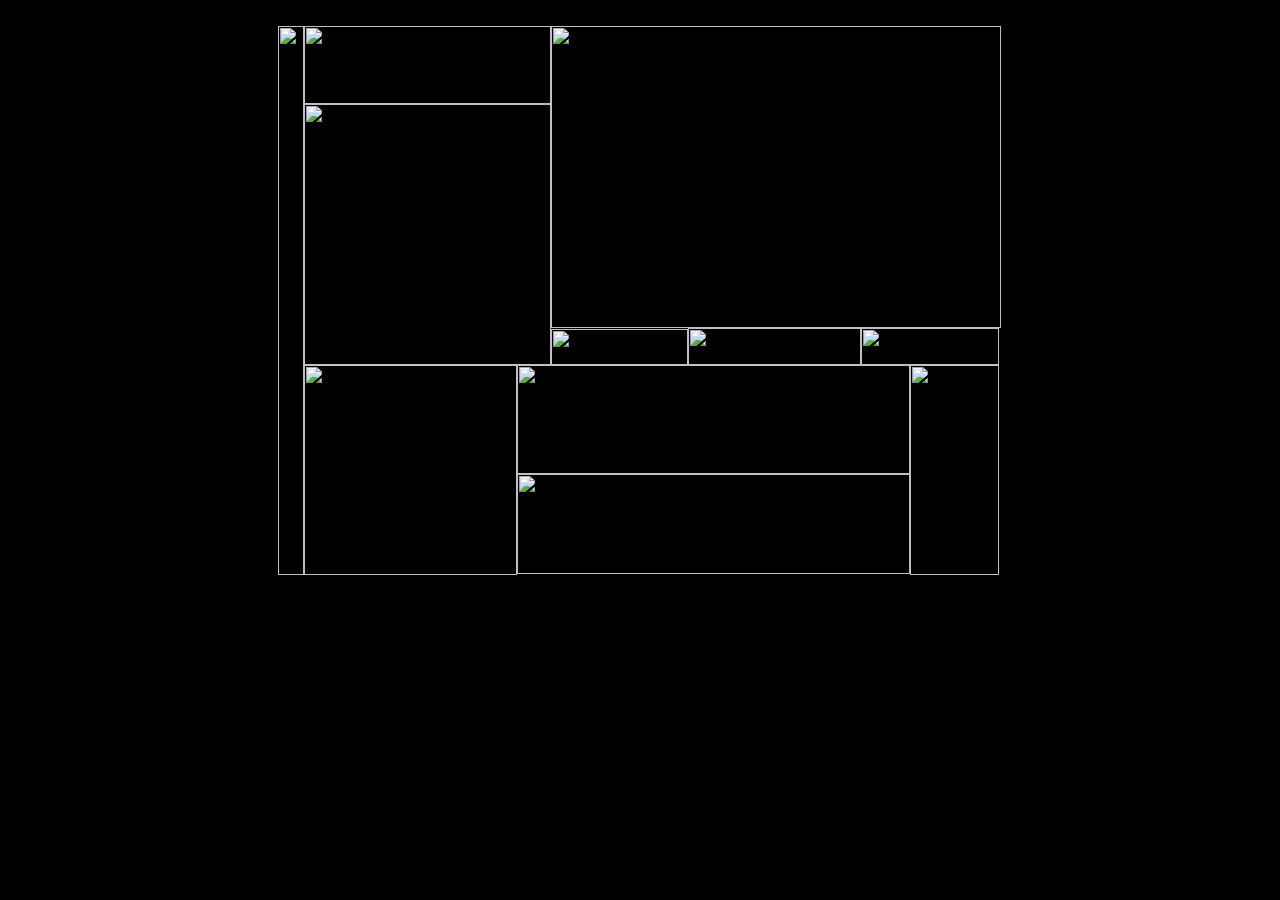
==== index.html @ 7bea91ee "Create index.html" ====
<!DOCTYPE HTML PUBLIC "-//W3C//DTD HTML 4.01 Transitional//EN" "http://www.w3.org/TR/html4/loose.dtd">
<html>
<head>
<meta http-equiv="Content-Type" content="text/html; charset=UTF-8">
<title>Paul Schrader</title>
<style type="text/css">
<!--

body {
	background-color: #000000;
}
.style6 {
font-family: Geneva, Arial, Helvetica, sans-serif;
	color: #808080;
	font-size: 12px;
	font-variant:small-caps
	
}

.style1 {
	color: #DDAF27;
	font-family: Geneva, Arial, Helvetica, sans-serif;
	font-size: 10px;
}

table2
{ 
border-top: thin #2C2507
} 
a:link {
	color: #808080;
	text-decoration: none;
}
a:visited {
	color: #808080;
	text-decoration: none;
}
a:hover {
	color: #B7B7B7;
	text-decoration: none;
}
a:active {
	text-decoration: none;
	color: #DDAD30;
}

-->
</style>
<script type="text/javascript">
<!--
function MM_preloadImages() { //v3.0
  var d=document; if(d.images){ if(!d.MM_p) d.MM_p=new Array();
    var i,j=d.MM_p.length,a=MM_preloadImages.arguments; for(i=0; i<a.length; i++)
    if (a[i].indexOf("#")!=0){ d.MM_p[j]=new Image; d.MM_p[j++].src=a[i];}}
}

function MM_swapImgRestore() { //v3.0
  var i,x,a=document.MM_sr; for(i=0;a&&i<a.length&&(x=a[i])&&x.oSrc;i++) x.src=x.oSrc;
}

function MM_findObj(n, d) { //v4.01
  var p,i,x;  if(!d) d=document; if((p=n.indexOf("?"))>0&&parent.frames.length) {
    d=parent.frames[n.substring(p+1)].document; n=n.substring(0,p);}
  if(!(x=d[n])&&d.all) x=d.all[n]; for (i=0;!x&&i<d.forms.length;i++) x=d.forms[i][n];
  for(i=0;!x&&d.layers&&i<d.layers.length;i++) x=MM_findObj(n,d.layers[i].document);
  if(!x && d.getElementById) x=d.getElementById(n); return x;
}

function MM_swapImage() { //v3.0
  var i,j=0,x,a=MM_swapImage.arguments; document.MM_sr=new Array; for(i=0;i<(a.length-2);i+=3)
   if ((x=MM_findObj(a[i]))!=null){document.MM_sr[j++]=x; if(!x.oSrc) x.oSrc=x.src; x.src=a[i+2];}
}


function MM_openBrWindow(theURL,winName,features) { //v2.0
  window.open(theURL,winName,features);
}

</script>
</head>

<body onLoad="MM_preloadImages('images/images/nav_altimage_writings_09_06.jpg','images/images/nav_altimage_photos06_07.jpg','images/images/nav_altimage_films_09.jpg')">
<br>
<table width="724" height="550" border="0" align="center" cellpadding="0" cellspacing="0" id="Table_01">
  <tr>
    <td rowspan="7"><img src="images/index_01.jpg" width="26" height="549" alt=""></td>
    <td colspan="2"><img src="images/index_02.jpg" width="247" height="78" alt=""></td>
    <td colspan="5" rowspan="2"><img src="images/index_03.jpg" width="450" height="302" alt=""></td>
    <td><img src="images/spacer.gif" width="1" height="78" alt=""></td>
  </tr>
  <tr>
    <td colspan="2" rowspan="3"><img src="images/index_04.jpg" width="247" height="261" alt=""></td>
    <td><img src="images/spacer.gif" width="1" height="224" alt=""></td>
  </tr>
  <tr>
    <td><img src="images/index_05.jpg" width="137" height="1" alt=""></td>
    <td rowspan="2"><a href="writings.html"><img src="images/index_06.jpg" alt="" width="173" height="37" border="0" id="Image2" onMouseOver="MM_swapImage('Image2','','images/images/nav_altimage_writings_09_06.jpg',1)" onMouseOut="MM_swapImgRestore()"></a></td>
    <td colspan="2" rowspan="2"><a href="photos.html"><img src="images/index_07.jpg" alt="" width="138" height="37" border="0" id="Image3" onMouseOver="MM_swapImage('Image3','','images/images/nav_altimage_photos06_07.jpg',1)" onMouseOut="MM_swapImgRestore()"></a></td>
    <td rowspan="5"><img src="images/index_08.jpg" width="2" height="247" alt=""></td>
    <td><img src="images/spacer.gif" width="1" height="1" alt=""></td>
  </tr>
  <tr>
    <td><a href="movies_main_chrono.html"><img src="images/index_09.jpg" alt="" width="137" height="36" border="0" id="Image1" onMouseOver="MM_swapImage('Image1','','images/images/nav_altimage_films_09.jpg',1)" onMouseOut="MM_swapImgRestore()"></a></td>
    <td><img src="images/spacer.gif" width="1" height="36" alt=""></td>
  </tr>
  <tr>
    <td rowspan="3"><img src="images/index_10.jpg" width="213" height="210" alt=""></td>
    <td colspan="4"><img src="images/index_11.jpg" width="393" height="109" alt=""></td>
    <td rowspan="3"><img src="images/index_12.jpg" width="89" height="210" alt=""></td>
    <td><img src="images/spacer.gif" width="1" height="109" alt=""></td>
  </tr>
  <tr>
    <td colspan="4"><img src="images/index_13.jpg" width="393" height="100" alt=""></td>
    <td><img src="images/spacer.gif" width="1" height="100" alt=""></td>
  </tr>
  <tr>
    <td colspan="4"><img src="images/index_14.jpg" width="393" height="1" alt=""></td>
    <td><img src="images/spacer.gif" width="1" height="1" alt=""></td>
  </tr>
  <tr>
    <td><img src="images/spacer.gif" width="26" height="1" alt=""></td>
    <td><img src="images/spacer.gif" width="213" height="1" alt=""></td>
    <td><img src="images/spacer.gif" width="34" height="1" alt=""></td>
    <td><img src="images/spacer.gif" width="137" height="1" alt=""></td>
    <td><img src="images/spacer.gif" width="173" height="1" alt=""></td>
    <td><img src="images/spacer.gif" width="49" height="1" alt=""></td>
    <td><img src="images/spacer.gif" width="89" height="1" alt=""></td>
    <td><img src="images/spacer.gif" width="2" height="1" alt=""></td>
    <td></td>
  </tr>
</table>
<div align="center">
<table width="550" border="0" align="center" cellpadding="4" cellspacing="0">
    <tr>
      <td><div align="right"><a href="contacts.html"><img src="contactbutton.png" width="57" height="11" border="0"></a></div></td>
    </tr>
</table>
<p>&nbsp;</p>
</body>
</html>
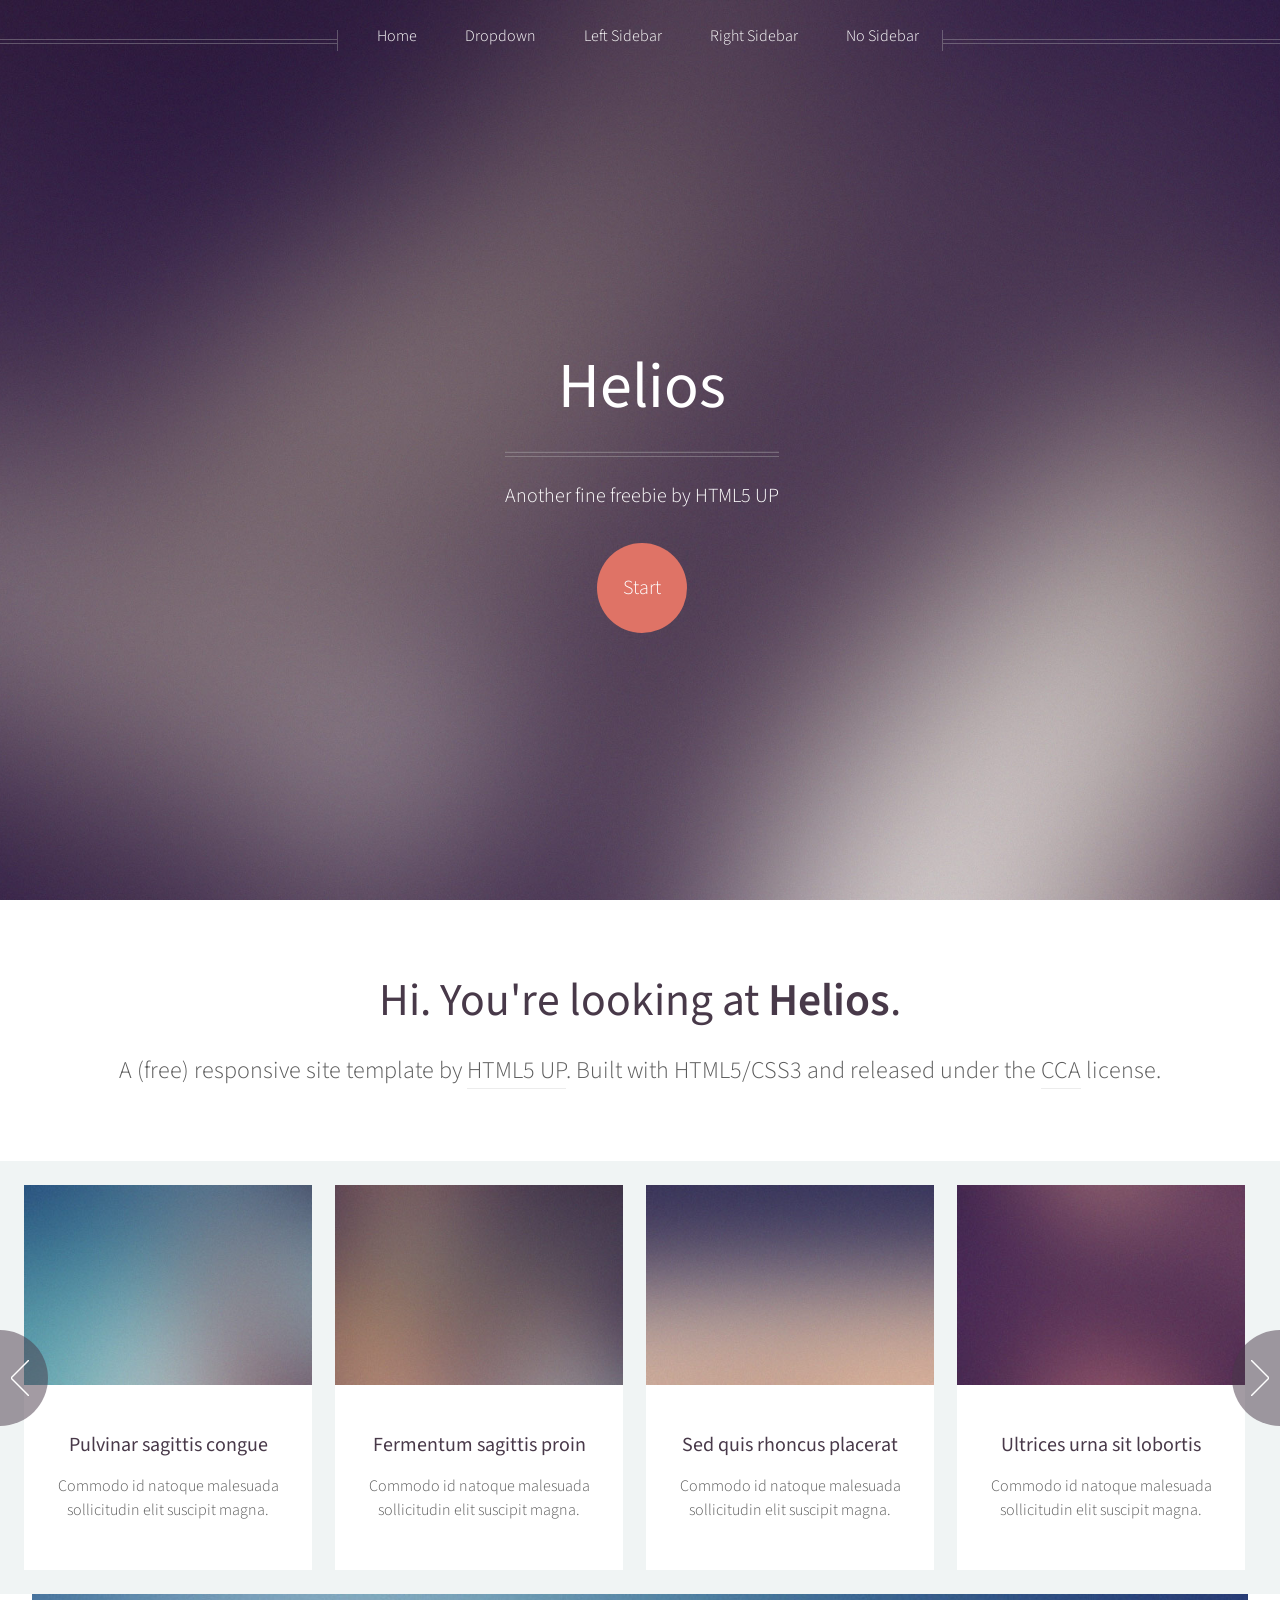
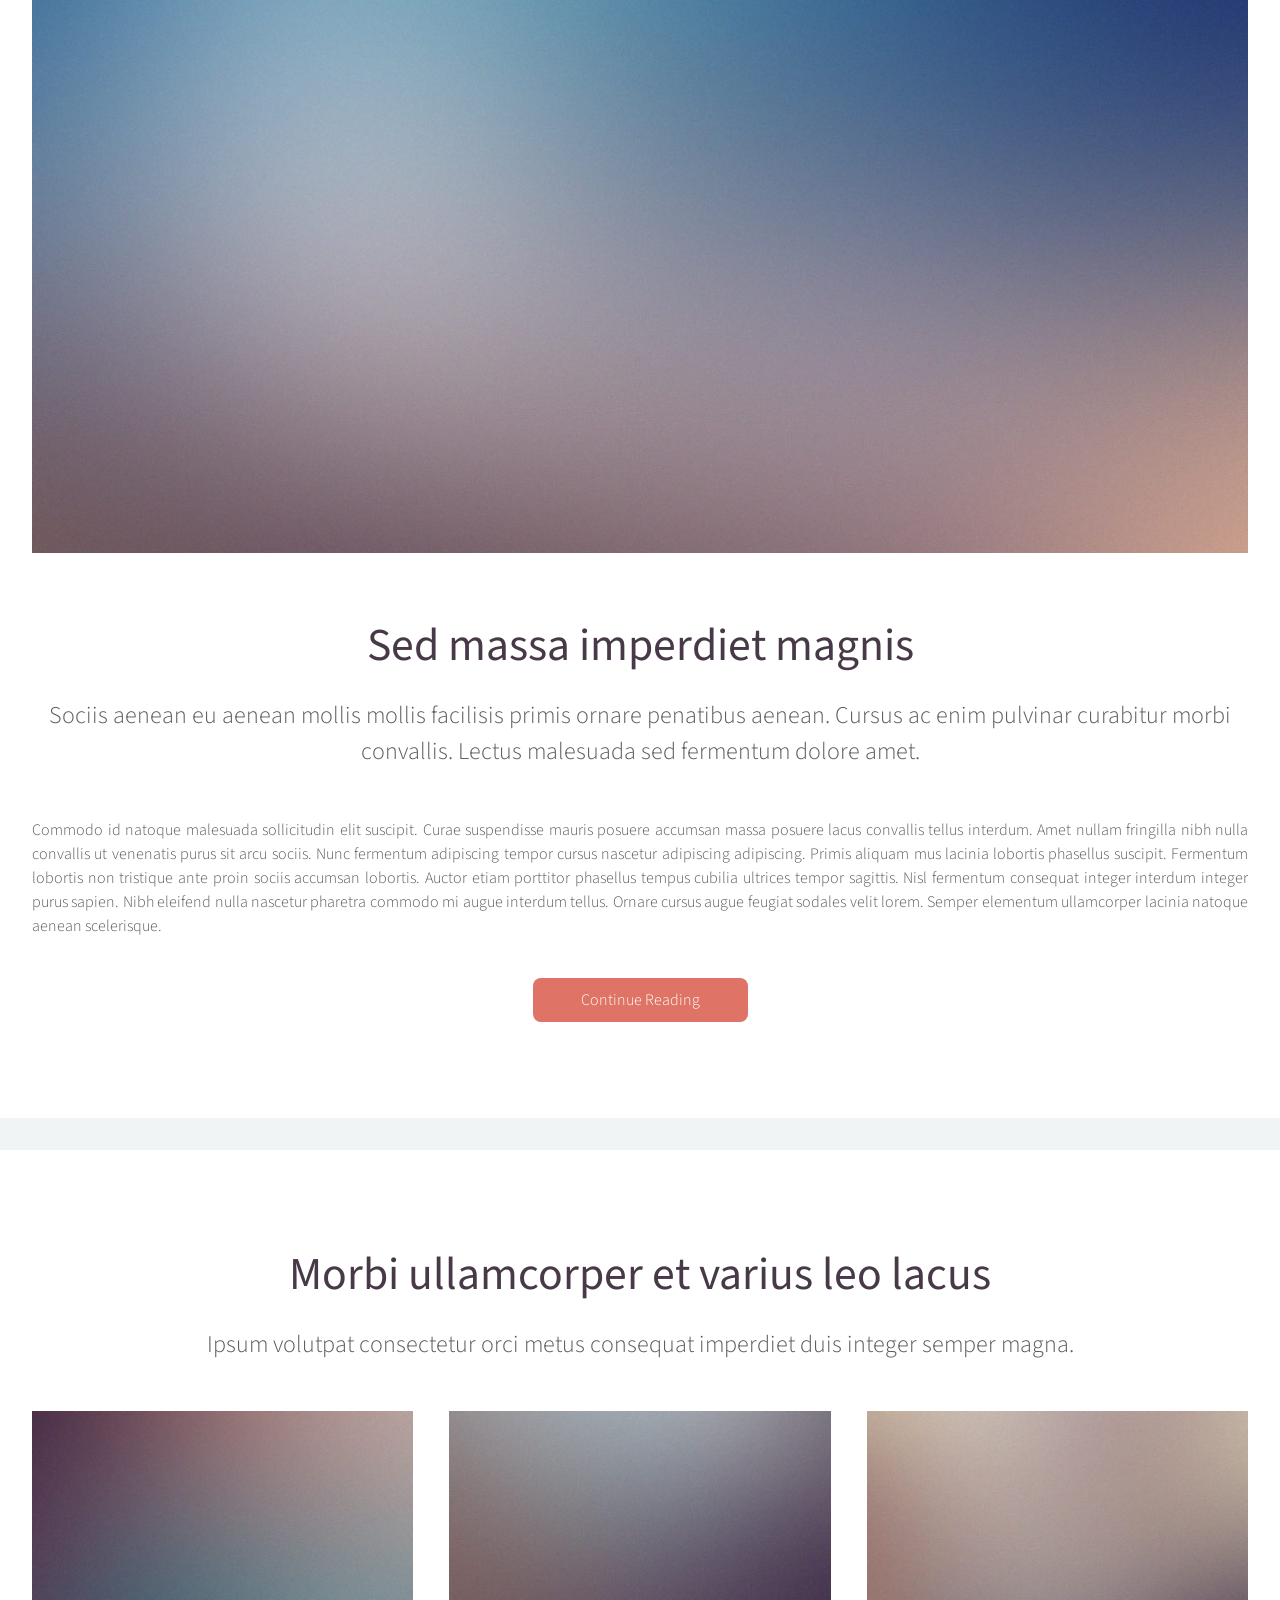
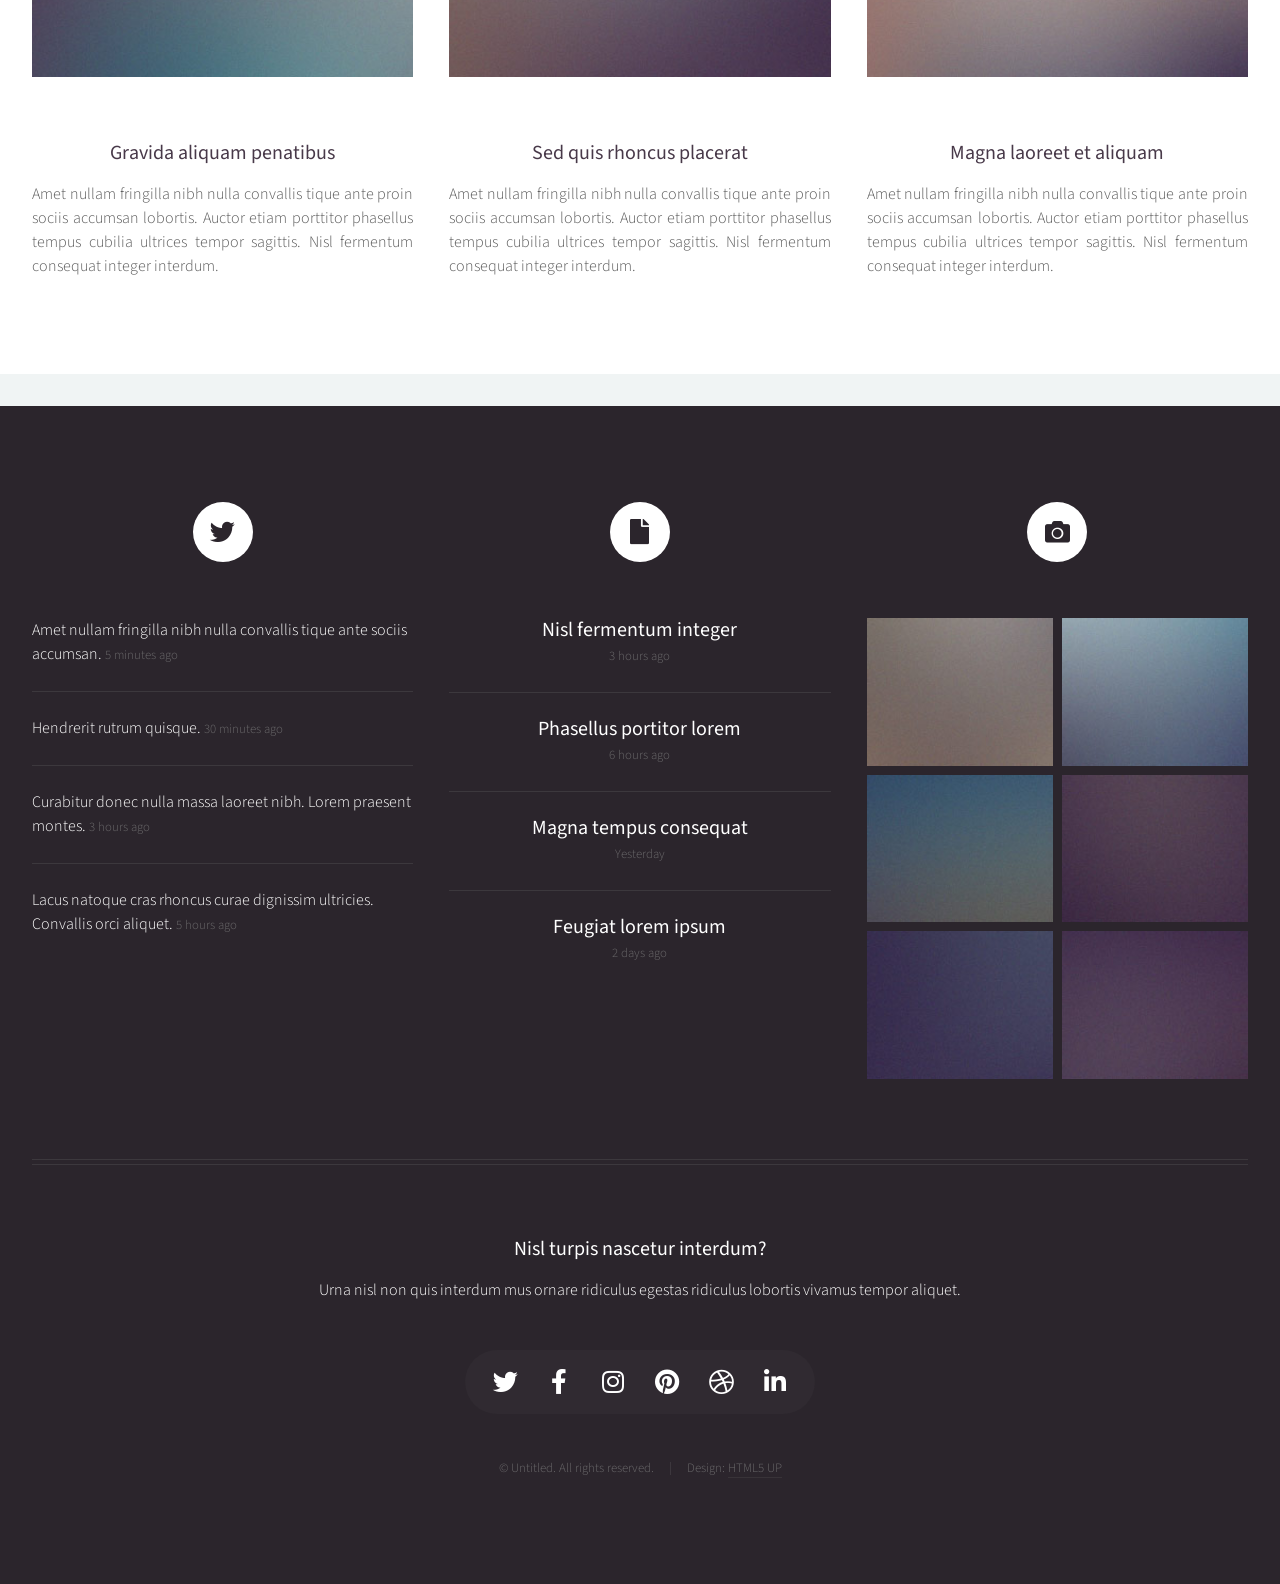
==== commit 73be3d9e: "Add files via upload" ====
--- a/index.html
+++ b/index.html
@@ -1,140 +1,387 @@
-<!DOCTYPE HTML PUBLIC "-//W3C//DTD HTML 4.01 Transitional//EN" "http://www.w3.org/TR/html4/loose.dtd">
-<html>
-<head>
-<meta http-equiv="Content-Type" content="text/html; charset=UTF-8">
-<title>Paul Schrader</title>
-<style type="text/css">
-<!--
-
-body {
-	background-color: #000000;
-}
-.style6 {
-font-family: Geneva, Arial, Helvetica, sans-serif;
-	color: #808080;
-	font-size: 12px;
-	font-variant:small-caps
-	
-}
-
-.style1 {
-	color: #DDAF27;
-	font-family: Geneva, Arial, Helvetica, sans-serif;
-	font-size: 10px;
-}
-
-table2
-{ 
-border-top: thin #2C2507
-} 
-a:link {
-	color: #808080;
-	text-decoration: none;
-}
-a:visited {
-	color: #808080;
-	text-decoration: none;
-}
-a:hover {
-	color: #B7B7B7;
-	text-decoration: none;
-}
-a:active {
-	text-decoration: none;
-	color: #DDAD30;
-}
-
--->
-</style>
-<script type="text/javascript">
-<!--
-function MM_preloadImages() { //v3.0
-  var d=document; if(d.images){ if(!d.MM_p) d.MM_p=new Array();
-    var i,j=d.MM_p.length,a=MM_preloadImages.arguments; for(i=0; i<a.length; i++)
-    if (a[i].indexOf("#")!=0){ d.MM_p[j]=new Image; d.MM_p[j++].src=a[i];}}
-}
-
-function MM_swapImgRestore() { //v3.0
-  var i,x,a=document.MM_sr; for(i=0;a&&i<a.length&&(x=a[i])&&x.oSrc;i++) x.src=x.oSrc;
-}
-
-function MM_findObj(n, d) { //v4.01
-  var p,i,x;  if(!d) d=document; if((p=n.indexOf("?"))>0&&parent.frames.length) {
-    d=parent.frames[n.substring(p+1)].document; n=n.substring(0,p);}
-  if(!(x=d[n])&&d.all) x=d.all[n]; for (i=0;!x&&i<d.forms.length;i++) x=d.forms[i][n];
-  for(i=0;!x&&d.layers&&i<d.layers.length;i++) x=MM_findObj(n,d.layers[i].document);
-  if(!x && d.getElementById) x=d.getElementById(n); return x;
-}
-
-function MM_swapImage() { //v3.0
-  var i,j=0,x,a=MM_swapImage.arguments; document.MM_sr=new Array; for(i=0;i<(a.length-2);i+=3)
-   if ((x=MM_findObj(a[i]))!=null){document.MM_sr[j++]=x; if(!x.oSrc) x.oSrc=x.src; x.src=a[i+2];}
-}
-
-
-function MM_openBrWindow(theURL,winName,features) { //v2.0
-  window.open(theURL,winName,features);
-}
-
-</script>
-</head>
-
-<body onLoad="MM_preloadImages('images/images/nav_altimage_writings_09_06.jpg','images/images/nav_altimage_photos06_07.jpg','images/images/nav_altimage_films_09.jpg')">
-<br>
-<table width="724" height="550" border="0" align="center" cellpadding="0" cellspacing="0" id="Table_01">
-  <tr>
-    <td rowspan="7"><img src="images/index_01.jpg" width="26" height="549" alt=""></td>
-    <td colspan="2"><img src="images/index_02.jpg" width="247" height="78" alt=""></td>
-    <td colspan="5" rowspan="2"><img src="images/index_03.jpg" width="450" height="302" alt=""></td>
-    <td><img src="images/spacer.gif" width="1" height="78" alt=""></td>
-  </tr>
-  <tr>
-    <td colspan="2" rowspan="3"><img src="images/index_04.jpg" width="247" height="261" alt=""></td>
-    <td><img src="images/spacer.gif" width="1" height="224" alt=""></td>
-  </tr>
-  <tr>
-    <td><img src="images/index_05.jpg" width="137" height="1" alt=""></td>
-    <td rowspan="2"><a href="writings.html"><img src="images/index_06.jpg" alt="" width="173" height="37" border="0" id="Image2" onMouseOver="MM_swapImage('Image2','','images/images/nav_altimage_writings_09_06.jpg',1)" onMouseOut="MM_swapImgRestore()"></a></td>
-    <td colspan="2" rowspan="2"><a href="photos.html"><img src="images/index_07.jpg" alt="" width="138" height="37" border="0" id="Image3" onMouseOver="MM_swapImage('Image3','','images/images/nav_altimage_photos06_07.jpg',1)" onMouseOut="MM_swapImgRestore()"></a></td>
-    <td rowspan="5"><img src="images/index_08.jpg" width="2" height="247" alt=""></td>
-    <td><img src="images/spacer.gif" width="1" height="1" alt=""></td>
-  </tr>
-  <tr>
-    <td><a href="movies_main_chrono.html"><img src="images/index_09.jpg" alt="" width="137" height="36" border="0" id="Image1" onMouseOver="MM_swapImage('Image1','','images/images/nav_altimage_films_09.jpg',1)" onMouseOut="MM_swapImgRestore()"></a></td>
-    <td><img src="images/spacer.gif" width="1" height="36" alt=""></td>
-  </tr>
-  <tr>
-    <td rowspan="3"><img src="images/index_10.jpg" width="213" height="210" alt=""></td>
-    <td colspan="4"><img src="images/index_11.jpg" width="393" height="109" alt=""></td>
-    <td rowspan="3"><img src="images/index_12.jpg" width="89" height="210" alt=""></td>
-    <td><img src="images/spacer.gif" width="1" height="109" alt=""></td>
-  </tr>
-  <tr>
-    <td colspan="4"><img src="images/index_13.jpg" width="393" height="100" alt=""></td>
-    <td><img src="images/spacer.gif" width="1" height="100" alt=""></td>
-  </tr>
-  <tr>
-    <td colspan="4"><img src="images/index_14.jpg" width="393" height="1" alt=""></td>
-    <td><img src="images/spacer.gif" width="1" height="1" alt=""></td>
-  </tr>
-  <tr>
-    <td><img src="images/spacer.gif" width="26" height="1" alt=""></td>
-    <td><img src="images/spacer.gif" width="213" height="1" alt=""></td>
-    <td><img src="images/spacer.gif" width="34" height="1" alt=""></td>
-    <td><img src="images/spacer.gif" width="137" height="1" alt=""></td>
-    <td><img src="images/spacer.gif" width="173" height="1" alt=""></td>
-    <td><img src="images/spacer.gif" width="49" height="1" alt=""></td>
-    <td><img src="images/spacer.gif" width="89" height="1" alt=""></td>
-    <td><img src="images/spacer.gif" width="2" height="1" alt=""></td>
-    <td></td>
-  </tr>
-</table>
-<div align="center">
-<table width="550" border="0" align="center" cellpadding="4" cellspacing="0">
-    <tr>
-      <td><div align="right"><a href="contacts.html"><img src="contactbutton.png" width="57" height="11" border="0"></a></div></td>
-    </tr>
-</table>
-<p>&nbsp;</p>
-</body>
-</html>
+<!DOCTYPE HTML>
+<!--
+	Helios by HTML5 UP
+	html5up.net | @ajlkn
+	Free for personal and commercial use under the CCA 3.0 license (html5up.net/license)
+-->
+<html>
+	<head>
+		<title>Helios by HTML5 UP</title>
+		<meta charset="utf-8" />
+		<meta name="viewport" content="width=device-width, initial-scale=1, user-scalable=no" />
+		<link rel="stylesheet" href="assets/css/main.css" />
+		<noscript><link rel="stylesheet" href="assets/css/noscript.css" /></noscript>
+	</head>
+	<body class="homepage is-preload">
+		<div id="page-wrapper">
+
+			<!-- Header -->
+				<div id="header">
+
+					<!-- Inner -->
+						<div class="inner">
+							<header>
+								<h1><a href="index.html" id="logo">Helios</a></h1>
+								<hr />
+								<p>Another fine freebie by HTML5 UP</p>
+							</header>
+							<footer>
+								<a href="#banner" class="button circled scrolly">Start</a>
+							</footer>
+						</div>
+
+					<!-- Nav -->
+						<nav id="nav">
+							<ul>
+								<li><a href="index.html">Home</a></li>
+								<li>
+									<a href="#">Dropdown</a>
+									<ul>
+										<li><a href="#">Lorem ipsum dolor</a></li>
+										<li><a href="#">Magna phasellus</a></li>
+										<li><a href="#">Etiam dolore nisl</a></li>
+										<li>
+											<a href="#">And a submenu &hellip;</a>
+											<ul>
+												<li><a href="#">Lorem ipsum dolor</a></li>
+												<li><a href="#">Phasellus consequat</a></li>
+												<li><a href="#">Magna phasellus</a></li>
+												<li><a href="#">Etiam dolore nisl</a></li>
+											</ul>
+										</li>
+										<li><a href="#">Veroeros feugiat</a></li>
+									</ul>
+								</li>
+								<li><a href="left-sidebar.html">Left Sidebar</a></li>
+								<li><a href="right-sidebar.html">Right Sidebar</a></li>
+								<li><a href="no-sidebar.html">No Sidebar</a></li>
+							</ul>
+						</nav>
+
+				</div>
+
+			<!-- Banner -->
+				<section id="banner">
+					<header>
+						<h2>Hi. You're looking at <strong>Helios</strong>.</h2>
+						<p>
+							A (free) responsive site template by <a href="http://html5up.net">HTML5 UP</a>.
+							Built with HTML5/CSS3 and released under the <a href="http://html5up.net/license">CCA</a> license.
+						</p>
+					</header>
+				</section>
+
+			<!-- Carousel -->
+				<section class="carousel">
+					<div class="reel">
+
+						<article>
+							<a href="#" class="image featured"><img src="images/pic01.jpg" alt="" /></a>
+							<header>
+								<h3><a href="#">Pulvinar sagittis congue</a></h3>
+							</header>
+							<p>Commodo id natoque malesuada sollicitudin elit suscipit magna.</p>
+						</article>
+
+						<article>
+							<a href="#" class="image featured"><img src="images/pic02.jpg" alt="" /></a>
+							<header>
+								<h3><a href="#">Fermentum sagittis proin</a></h3>
+							</header>
+							<p>Commodo id natoque malesuada sollicitudin elit suscipit magna.</p>
+						</article>
+
+						<article>
+							<a href="#" class="image featured"><img src="images/pic03.jpg" alt="" /></a>
+							<header>
+								<h3><a href="#">Sed quis rhoncus placerat</a></h3>
+							</header>
+							<p>Commodo id natoque malesuada sollicitudin elit suscipit magna.</p>
+						</article>
+
+						<article>
+							<a href="#" class="image featured"><img src="images/pic04.jpg" alt="" /></a>
+							<header>
+								<h3><a href="#">Ultrices urna sit lobortis</a></h3>
+							</header>
+							<p>Commodo id natoque malesuada sollicitudin elit suscipit magna.</p>
+						</article>
+
+						<article>
+							<a href="#" class="image featured"><img src="images/pic05.jpg" alt="" /></a>
+							<header>
+								<h3><a href="#">Varius magnis sollicitudin</a></h3>
+							</header>
+							<p>Commodo id natoque malesuada sollicitudin elit suscipit magna.</p>
+						</article>
+
+						<article>
+							<a href="#" class="image featured"><img src="images/pic01.jpg" alt="" /></a>
+							<header>
+								<h3><a href="#">Pulvinar sagittis congue</a></h3>
+							</header>
+							<p>Commodo id natoque malesuada sollicitudin elit suscipit magna.</p>
+						</article>
+
+						<article>
+							<a href="#" class="image featured"><img src="images/pic02.jpg" alt="" /></a>
+							<header>
+								<h3><a href="#">Fermentum sagittis proin</a></h3>
+							</header>
+							<p>Commodo id natoque malesuada sollicitudin elit suscipit magna.</p>
+						</article>
+
+						<article>
+							<a href="#" class="image featured"><img src="images/pic03.jpg" alt="" /></a>
+							<header>
+								<h3><a href="#">Sed quis rhoncus placerat</a></h3>
+							</header>
+							<p>Commodo id natoque malesuada sollicitudin elit suscipit magna.</p>
+						</article>
+
+						<article>
+							<a href="#" class="image featured"><img src="images/pic04.jpg" alt="" /></a>
+							<header>
+								<h3><a href="#">Ultrices urna sit lobortis</a></h3>
+							</header>
+							<p>Commodo id natoque malesuada sollicitudin elit suscipit magna.</p>
+						</article>
+
+						<article>
+							<a href="#" class="image featured"><img src="images/pic05.jpg" alt="" /></a>
+							<header>
+								<h3><a href="#">Varius magnis sollicitudin</a></h3>
+							</header>
+							<p>Commodo id natoque malesuada sollicitudin elit suscipit magna.</p>
+						</article>
+
+					</div>
+				</section>
+
+			<!-- Main -->
+				<div class="wrapper style2">
+
+					<article id="main" class="container special">
+						<a href="#" class="image featured"><img src="images/pic06.jpg" alt="" /></a>
+						<header>
+							<h2><a href="#">Sed massa imperdiet magnis</a></h2>
+							<p>
+								Sociis aenean eu aenean mollis mollis facilisis primis ornare penatibus aenean. Cursus ac enim
+								pulvinar curabitur morbi convallis. Lectus malesuada sed fermentum dolore amet.
+							</p>
+						</header>
+						<p>
+							Commodo id natoque malesuada sollicitudin elit suscipit. Curae suspendisse mauris posuere accumsan massa
+							posuere lacus convallis tellus interdum. Amet nullam fringilla nibh nulla convallis ut venenatis purus
+							sit arcu sociis. Nunc fermentum adipiscing tempor cursus nascetur adipiscing adipiscing. Primis aliquam
+							mus lacinia lobortis phasellus suscipit. Fermentum lobortis non tristique ante proin sociis accumsan
+							lobortis. Auctor etiam porttitor phasellus tempus cubilia ultrices tempor sagittis. Nisl fermentum
+							consequat integer interdum integer purus sapien. Nibh eleifend nulla nascetur pharetra commodo mi augue
+							interdum tellus. Ornare cursus augue feugiat sodales velit lorem. Semper elementum ullamcorper lacinia
+							natoque aenean scelerisque.
+						</p>
+						<footer>
+							<a href="#" class="button">Continue Reading</a>
+						</footer>
+					</article>
+
+				</div>
+
+			<!-- Features -->
+				<div class="wrapper style1">
+
+					<section id="features" class="container special">
+						<header>
+							<h2>Morbi ullamcorper et varius leo lacus</h2>
+							<p>Ipsum volutpat consectetur orci metus consequat imperdiet duis integer semper magna.</p>
+						</header>
+						<div class="row">
+							<article class="col-4 col-12-mobile special">
+								<a href="#" class="image featured"><img src="images/pic07.jpg" alt="" /></a>
+								<header>
+									<h3><a href="#">Gravida aliquam penatibus</a></h3>
+								</header>
+								<p>
+									Amet nullam fringilla nibh nulla convallis tique ante proin sociis accumsan lobortis. Auctor etiam
+									porttitor phasellus tempus cubilia ultrices tempor sagittis. Nisl fermentum consequat integer interdum.
+								</p>
+							</article>
+							<article class="col-4 col-12-mobile special">
+								<a href="#" class="image featured"><img src="images/pic08.jpg" alt="" /></a>
+								<header>
+									<h3><a href="#">Sed quis rhoncus placerat</a></h3>
+								</header>
+								<p>
+									Amet nullam fringilla nibh nulla convallis tique ante proin sociis accumsan lobortis. Auctor etiam
+									porttitor phasellus tempus cubilia ultrices tempor sagittis. Nisl fermentum consequat integer interdum.
+								</p>
+							</article>
+							<article class="col-4 col-12-mobile special">
+								<a href="#" class="image featured"><img src="images/pic09.jpg" alt="" /></a>
+								<header>
+									<h3><a href="#">Magna laoreet et aliquam</a></h3>
+								</header>
+								<p>
+									Amet nullam fringilla nibh nulla convallis tique ante proin sociis accumsan lobortis. Auctor etiam
+									porttitor phasellus tempus cubilia ultrices tempor sagittis. Nisl fermentum consequat integer interdum.
+								</p>
+							</article>
+						</div>
+					</section>
+
+				</div>
+
+			<!-- Footer -->
+				<div id="footer">
+					<div class="container">
+						<div class="row">
+
+							<!-- Tweets -->
+								<section class="col-4 col-12-mobile">
+									<header>
+										<h2 class="icon brands fa-twitter circled"><span class="label">Tweets</span></h2>
+									</header>
+									<ul class="divided">
+										<li>
+											<article class="tweet">
+												Amet nullam fringilla nibh nulla convallis tique ante sociis accumsan.
+												<span class="timestamp">5 minutes ago</span>
+											</article>
+										</li>
+										<li>
+											<article class="tweet">
+												Hendrerit rutrum quisque.
+												<span class="timestamp">30 minutes ago</span>
+											</article>
+										</li>
+										<li>
+											<article class="tweet">
+												Curabitur donec nulla massa laoreet nibh. Lorem praesent montes.
+												<span class="timestamp">3 hours ago</span>
+											</article>
+										</li>
+										<li>
+											<article class="tweet">
+												Lacus natoque cras rhoncus curae dignissim ultricies. Convallis orci aliquet.
+												<span class="timestamp">5 hours ago</span>
+											</article>
+										</li>
+									</ul>
+								</section>
+
+							<!-- Posts -->
+								<section class="col-4 col-12-mobile">
+									<header>
+										<h2 class="icon solid fa-file circled"><span class="label">Posts</span></h2>
+									</header>
+									<ul class="divided">
+										<li>
+											<article class="post stub">
+												<header>
+													<h3><a href="#">Nisl fermentum integer</a></h3>
+												</header>
+												<span class="timestamp">3 hours ago</span>
+											</article>
+										</li>
+										<li>
+											<article class="post stub">
+												<header>
+													<h3><a href="#">Phasellus portitor lorem</a></h3>
+												</header>
+												<span class="timestamp">6 hours ago</span>
+											</article>
+										</li>
+										<li>
+											<article class="post stub">
+												<header>
+													<h3><a href="#">Magna tempus consequat</a></h3>
+												</header>
+												<span class="timestamp">Yesterday</span>
+											</article>
+										</li>
+										<li>
+											<article class="post stub">
+												<header>
+													<h3><a href="#">Feugiat lorem ipsum</a></h3>
+												</header>
+												<span class="timestamp">2 days ago</span>
+											</article>
+										</li>
+									</ul>
+								</section>
+
+							<!-- Photos -->
+								<section class="col-4 col-12-mobile">
+									<header>
+										<h2 class="icon solid fa-camera circled"><span class="label">Photos</span></h2>
+									</header>
+									<div class="row gtr-25">
+										<div class="col-6">
+											<a href="#" class="image fit"><img src="images/pic10.jpg" alt="" /></a>
+										</div>
+										<div class="col-6">
+											<a href="#" class="image fit"><img src="images/pic11.jpg" alt="" /></a>
+										</div>
+										<div class="col-6">
+											<a href="#" class="image fit"><img src="images/pic12.jpg" alt="" /></a>
+										</div>
+										<div class="col-6">
+											<a href="#" class="image fit"><img src="images/pic13.jpg" alt="" /></a>
+										</div>
+										<div class="col-6">
+											<a href="#" class="image fit"><img src="images/pic14.jpg" alt="" /></a>
+										</div>
+										<div class="col-6">
+											<a href="#" class="image fit"><img src="images/pic15.jpg" alt="" /></a>
+										</div>
+									</div>
+								</section>
+
+						</div>
+						<hr />
+						<div class="row">
+							<div class="col-12">
+
+								<!-- Contact -->
+									<section class="contact">
+										<header>
+											<h3>Nisl turpis nascetur interdum?</h3>
+										</header>
+										<p>Urna nisl non quis interdum mus ornare ridiculus egestas ridiculus lobortis vivamus tempor aliquet.</p>
+										<ul class="icons">
+											<li><a href="#" class="icon brands fa-twitter"><span class="label">Twitter</span></a></li>
+											<li><a href="#" class="icon brands fa-facebook-f"><span class="label">Facebook</span></a></li>
+											<li><a href="#" class="icon brands fa-instagram"><span class="label">Instagram</span></a></li>
+											<li><a href="#" class="icon brands fa-pinterest"><span class="label">Pinterest</span></a></li>
+											<li><a href="#" class="icon brands fa-dribbble"><span class="label">Dribbble</span></a></li>
+											<li><a href="#" class="icon brands fa-linkedin-in"><span class="label">Linkedin</span></a></li>
+										</ul>
+									</section>
+
+								<!-- Copyright -->
+									<div class="copyright">
+										<ul class="menu">
+											<li>&copy; Untitled. All rights reserved.</li><li>Design: <a href="http://html5up.net">HTML5 UP</a></li>
+										</ul>
+									</div>
+
+							</div>
+
+						</div>
+					</div>
+				</div>
+
+		</div>
+
+		<!-- Scripts -->
+			<script src="assets/js/jquery.min.js"></script>
+			<script src="assets/js/jquery.dropotron.min.js"></script>
+			<script src="assets/js/jquery.scrolly.min.js"></script>
+			<script src="assets/js/jquery.scrollex.min.js"></script>
+			<script src="assets/js/browser.min.js"></script>
+			<script src="assets/js/breakpoints.min.js"></script>
+			<script src="assets/js/util.js"></script>
+			<script src="assets/js/main.js"></script>
+
+	</body>
+</html>
--- a/assets/css/main.css
+++ b/assets/css/main.css
@@ -0,0 +1,3138 @@
+@import url("https://fonts.googleapis.com/css?family=Source+Sans+Pro:300,300italic,400,400italic,600");
+@import url("fontawesome-all.min.css");
+
+/*
+	Helios by HTML5 UP
+	html5up.net | @ajlkn
+	Free for personal and commercial use under the CCA 3.0 license (html5up.net/license)
+*/
+
+html, body, div, span, applet, object,
+iframe, h1, h2, h3, h4, h5, h6, p, blockquote,
+pre, a, abbr, acronym, address, big, cite,
+code, del, dfn, em, img, ins, kbd, q, s, samp,
+small, strike, strong, sub, sup, tt, var, b,
+u, i, center, dl, dt, dd, ol, ul, li, fieldset,
+form, label, legend, table, caption, tbody,
+tfoot, thead, tr, th, td, article, aside,
+canvas, details, embed, figure, figcaption,
+footer, header, hgroup, menu, nav, output, ruby,
+section, summary, time, mark, audio, video {
+	margin: 0;
+	padding: 0;
+	border: 0;
+	font-size: 100%;
+	font: inherit;
+	vertical-align: baseline;}
+
+article, aside, details, figcaption, figure,
+footer, header, hgroup, menu, nav, section {
+	display: block;}
+
+body {
+	line-height: 1;
+}
+
+ol, ul {
+	list-style: none;
+}
+
+blockquote, q {
+	quotes: none;
+}
+
+	blockquote:before, blockquote:after, q:before, q:after {
+		content: '';
+		content: none;
+	}
+
+table {
+	border-collapse: collapse;
+	border-spacing: 0;
+}
+
+body {
+	-webkit-text-size-adjust: none;
+}
+
+mark {
+	background-color: transparent;
+	color: inherit;
+}
+
+input::-moz-focus-inner {
+	border: 0;
+	padding: 0;
+}
+
+input, select, textarea {
+	-moz-appearance: none;
+	-webkit-appearance: none;
+	-ms-appearance: none;
+	appearance: none;
+}
+
+/* Basic */
+
+	html {
+		box-sizing: border-box;
+	}
+
+	*, *:before, *:after {
+		box-sizing: inherit;
+	}
+
+	body {
+		background: #f0f4f4;
+		color: #5b5b5b;
+		font-size: 15pt;
+		line-height: 1.85em;
+		font-family: 'Source Sans Pro', sans-serif;
+		font-weight: 300;
+	}
+
+		body.is-preload *, body.is-preload *:before, body.is-preload *:after {
+			-moz-animation: none !important;
+			-webkit-animation: none !important;
+			-ms-animation: none !important;
+			animation: none !important;
+			-moz-transition: none !important;
+			-webkit-transition: none !important;
+			-ms-transition: none !important;
+			transition: none !important;
+		}
+
+	input, textarea, select {
+		font-size: 15pt;
+		line-height: 1.85em;
+		font-family: 'Source Sans Pro', sans-serif;
+		font-weight: 300;
+	}
+
+	h1, h2, h3, h4, h5, h6 {
+		font-weight: 400;
+		color: #483949;
+		line-height: 1.25em;
+	}
+
+	h1 a, h2 a, h3 a, h4 a, h5 a, h6 a {
+		color: inherit;
+		text-decoration: none;
+		border-bottom-color: transparent;
+	}
+
+	h1 strong, h2 strong, h3 strong, h4 strong, h5 strong, h6 strong {
+		font-weight: 600;
+	}
+
+	h2 {
+		font-size: 2.85em;
+	}
+
+	h3 {
+		font-size: 1.25em;
+	}
+
+	h4 {
+		font-size: 1em;
+		margin: 0 0 0.25em 0;
+	}
+
+	strong, b {
+		font-weight: 400;
+		color: #483949;
+	}
+
+	em, i {
+		font-style: italic;
+	}
+
+	a {
+		color: inherit;
+		border-bottom: solid 1px rgba(128, 128, 128, 0.15);
+		text-decoration: none;
+		-moz-transition: background-color 0.35s ease-in-out, color 0.35s ease-in-out, border-bottom-color 0.35s ease-in-out;
+		-webkit-transition: background-color 0.35s ease-in-out, color 0.35s ease-in-out, border-bottom-color 0.35s ease-in-out;
+		-ms-transition: background-color 0.35s ease-in-out, color 0.35s ease-in-out, border-bottom-color 0.35s ease-in-out;
+		transition: background-color 0.35s ease-in-out, color 0.35s ease-in-out, border-bottom-color 0.35s ease-in-out;
+	}
+
+		a:hover {
+			color: #ef8376;
+			border-bottom-color: transparent;
+		}
+
+	sub {
+		position: relative;
+		top: 0.5em;
+		font-size: 0.8em;
+	}
+
+	sup {
+		position: relative;
+		top: -0.5em;
+		font-size: 0.8em;
+	}
+
+	blockquote {
+		border-left: solid 0.5em #ddd;
+		padding: 1em 0 1em 2em;
+		font-style: italic;
+	}
+
+	p, ul, ol, dl, table {
+		margin-bottom: 1em;
+	}
+
+	p {
+		text-align: justify;
+	}
+
+	br.clear {
+		clear: both;
+	}
+
+	hr {
+		position: relative;
+		display: block;
+		border: 0;
+		top: 4.5em;
+		margin-bottom: 9em;
+		height: 6px;
+		border-top: solid 1px rgba(128, 128, 128, 0.2);
+		border-bottom: solid 1px rgba(128, 128, 128, 0.2);
+	}
+
+		hr:before, hr:after {
+			content: '';
+			position: absolute;
+			top: -8px;
+			display: block;
+			width: 1px;
+			height: 21px;
+			background: rgba(128, 128, 128, 0.2);
+		}
+
+		hr:before {
+			left: -1px;
+		}
+
+		hr:after {
+			right: -1px;
+		}
+
+	.timestamp {
+		color: rgba(128, 128, 128, 0.75);
+		font-size: 0.8em;
+	}
+
+/* Container */
+
+	.container {
+		margin: 0 auto;
+		max-width: 100%;
+		width: 1400px;
+	}
+
+		@media screen and (max-width: 1680px) {
+
+			.container {
+				width: 1200px;
+			}
+
+		}
+
+		@media screen and (max-width: 1280px) {
+
+			.container {
+				width: 100%;
+			}
+
+		}
+
+		@media screen and (max-width: 960px) {
+
+			.container {
+				width: 100%;
+			}
+
+		}
+
+		@media screen and (max-width: 840px) {
+
+			.container {
+				width: 100%;
+			}
+
+		}
+
+		@media screen and (max-width: 736px) {
+
+			.container {
+				width: 100%;
+			}
+
+		}
+
+/* Row */
+
+	.row {
+		display: flex;
+		flex-wrap: wrap;
+		box-sizing: border-box;
+		align-items: stretch;
+	}
+
+		.row > * {
+			box-sizing: border-box;
+		}
+
+		.row.gtr-uniform > * > :last-child {
+			margin-bottom: 0;
+		}
+
+		.row.aln-left {
+			justify-content: flex-start;
+		}
+
+		.row.aln-center {
+			justify-content: center;
+		}
+
+		.row.aln-right {
+			justify-content: flex-end;
+		}
+
+		.row.aln-top {
+			align-items: flex-start;
+		}
+
+		.row.aln-middle {
+			align-items: center;
+		}
+
+		.row.aln-bottom {
+			align-items: flex-end;
+		}
+
+		.row > .imp {
+			order: -1;
+		}
+
+		.row > .col-1 {
+			width: 8.33333%;
+		}
+
+		.row > .off-1 {
+			margin-left: 8.33333%;
+		}
+
+		.row > .col-2 {
+			width: 16.66667%;
+		}
+
+		.row > .off-2 {
+			margin-left: 16.66667%;
+		}
+
+		.row > .col-3 {
+			width: 25%;
+		}
+
+		.row > .off-3 {
+			margin-left: 25%;
+		}
+
+		.row > .col-4 {
+			width: 33.33333%;
+		}
+
+		.row > .off-4 {
+			margin-left: 33.33333%;
+		}
+
+		.row > .col-5 {
+			width: 41.66667%;
+		}
+
+		.row > .off-5 {
+			margin-left: 41.66667%;
+		}
+
+		.row > .col-6 {
+			width: 50%;
+		}
+
+		.row > .off-6 {
+			margin-left: 50%;
+		}
+
+		.row > .col-7 {
+			width: 58.33333%;
+		}
+
+		.row > .off-7 {
+			margin-left: 58.33333%;
+		}
+
+		.row > .col-8 {
+			width: 66.66667%;
+		}
+
+		.row > .off-8 {
+			margin-left: 66.66667%;
+		}
+
+		.row > .col-9 {
+			width: 75%;
+		}
+
+		.row > .off-9 {
+			margin-left: 75%;
+		}
+
+		.row > .col-10 {
+			width: 83.33333%;
+		}
+
+		.row > .off-10 {
+			margin-left: 83.33333%;
+		}
+
+		.row > .col-11 {
+			width: 91.66667%;
+		}
+
+		.row > .off-11 {
+			margin-left: 91.66667%;
+		}
+
+		.row > .col-12 {
+			width: 100%;
+		}
+
+		.row > .off-12 {
+			margin-left: 100%;
+		}
+
+		.row.gtr-0 {
+			margin-top: 0px;
+			margin-left: 0px;
+		}
+
+			.row.gtr-0 > * {
+				padding: 0px 0 0 0px;
+			}
+
+			.row.gtr-0.gtr-uniform {
+				margin-top: 0px;
+			}
+
+				.row.gtr-0.gtr-uniform > * {
+					padding-top: 0px;
+				}
+
+		.row.gtr-25 {
+			margin-top: -10px;
+			margin-left: -10px;
+		}
+
+			.row.gtr-25 > * {
+				padding: 10px 0 0 10px;
+			}
+
+			.row.gtr-25.gtr-uniform {
+				margin-top: -10px;
+			}
+
+				.row.gtr-25.gtr-uniform > * {
+					padding-top: 10px;
+				}
+
+		.row.gtr-50 {
+			margin-top: -20px;
+			margin-left: -20px;
+		}
+
+			.row.gtr-50 > * {
+				padding: 20px 0 0 20px;
+			}
+
+			.row.gtr-50.gtr-uniform {
+				margin-top: -20px;
+			}
+
+				.row.gtr-50.gtr-uniform > * {
+					padding-top: 20px;
+				}
+
+		.row {
+			margin-top: -40px;
+			margin-left: -40px;
+		}
+
+			.row > * {
+				padding: 40px 0 0 40px;
+			}
+
+			.row.gtr-uniform {
+				margin-top: -40px;
+			}
+
+				.row.gtr-uniform > * {
+					padding-top: 40px;
+				}
+
+		.row.gtr-150 {
+			margin-top: -60px;
+			margin-left: -60px;
+		}
+
+			.row.gtr-150 > * {
+				padding: 60px 0 0 60px;
+			}
+
+			.row.gtr-150.gtr-uniform {
+				margin-top: -60px;
+			}
+
+				.row.gtr-150.gtr-uniform > * {
+					padding-top: 60px;
+				}
+
+		.row.gtr-200 {
+			margin-top: -80px;
+			margin-left: -80px;
+		}
+
+			.row.gtr-200 > * {
+				padding: 80px 0 0 80px;
+			}
+
+			.row.gtr-200.gtr-uniform {
+				margin-top: -80px;
+			}
+
+				.row.gtr-200.gtr-uniform > * {
+					padding-top: 80px;
+				}
+
+		@media screen and (max-width: 1680px) {
+
+			.row {
+				display: flex;
+				flex-wrap: wrap;
+				box-sizing: border-box;
+				align-items: stretch;
+			}
+
+				.row > * {
+					box-sizing: border-box;
+				}
+
+				.row.gtr-uniform > * > :last-child {
+					margin-bottom: 0;
+				}
+
+				.row.aln-left {
+					justify-content: flex-start;
+				}
+
+				.row.aln-center {
+					justify-content: center;
+				}
+
+				.row.aln-right {
+					justify-content: flex-end;
+				}
+
+				.row.aln-top {
+					align-items: flex-start;
+				}
+
+				.row.aln-middle {
+					align-items: center;
+				}
+
+				.row.aln-bottom {
+					align-items: flex-end;
+				}
+
+				.row > .imp-wide {
+					order: -1;
+				}
+
+				.row > .col-1-wide {
+					width: 8.33333%;
+				}
+
+				.row > .off-1-wide {
+					margin-left: 8.33333%;
+				}
+
+				.row > .col-2-wide {
+					width: 16.66667%;
+				}
+
+				.row > .off-2-wide {
+					margin-left: 16.66667%;
+				}
+
+				.row > .col-3-wide {
+					width: 25%;
+				}
+
+				.row > .off-3-wide {
+					margin-left: 25%;
+				}
+
+				.row > .col-4-wide {
+					width: 33.33333%;
+				}
+
+				.row > .off-4-wide {
+					margin-left: 33.33333%;
+				}
+
+				.row > .col-5-wide {
+					width: 41.66667%;
+				}
+
+				.row > .off-5-wide {
+					margin-left: 41.66667%;
+				}
+
+				.row > .col-6-wide {
+					width: 50%;
+				}
+
+				.row > .off-6-wide {
+					margin-left: 50%;
+				}
+
+				.row > .col-7-wide {
+					width: 58.33333%;
+				}
+
+				.row > .off-7-wide {
+					margin-left: 58.33333%;
+				}
+
+				.row > .col-8-wide {
+					width: 66.66667%;
+				}
+
+				.row > .off-8-wide {
+					margin-left: 66.66667%;
+				}
+
+				.row > .col-9-wide {
+					width: 75%;
+				}
+
+				.row > .off-9-wide {
+					margin-left: 75%;
+				}
+
+				.row > .col-10-wide {
+					width: 83.33333%;
+				}
+
+				.row > .off-10-wide {
+					margin-left: 83.33333%;
+				}
+
+				.row > .col-11-wide {
+					width: 91.66667%;
+				}
+
+				.row > .off-11-wide {
+					margin-left: 91.66667%;
+				}
+
+				.row > .col-12-wide {
+					width: 100%;
+				}
+
+				.row > .off-12-wide {
+					margin-left: 100%;
+				}
+
+				.row.gtr-0 {
+					margin-top: 0px;
+					margin-left: 0px;
+				}
+
+					.row.gtr-0 > * {
+						padding: 0px 0 0 0px;
+					}
+
+					.row.gtr-0.gtr-uniform {
+						margin-top: 0px;
+					}
+
+						.row.gtr-0.gtr-uniform > * {
+							padding-top: 0px;
+						}
+
+				.row.gtr-25 {
+					margin-top: -10px;
+					margin-left: -10px;
+				}
+
+					.row.gtr-25 > * {
+						padding: 10px 0 0 10px;
+					}
+
+					.row.gtr-25.gtr-uniform {
+						margin-top: -10px;
+					}
+
+						.row.gtr-25.gtr-uniform > * {
+							padding-top: 10px;
+						}
+
+				.row.gtr-50 {
+					margin-top: -20px;
+					margin-left: -20px;
+				}
+
+					.row.gtr-50 > * {
+						padding: 20px 0 0 20px;
+					}
+
+					.row.gtr-50.gtr-uniform {
+						margin-top: -20px;
+					}
+
+						.row.gtr-50.gtr-uniform > * {
+							padding-top: 20px;
+						}
+
+				.row {
+					margin-top: -40px;
+					margin-left: -40px;
+				}
+
+					.row > * {
+						padding: 40px 0 0 40px;
+					}
+
+					.row.gtr-uniform {
+						margin-top: -40px;
+					}
+
+						.row.gtr-uniform > * {
+							padding-top: 40px;
+						}
+
+				.row.gtr-150 {
+					margin-top: -60px;
+					margin-left: -60px;
+				}
+
+					.row.gtr-150 > * {
+						padding: 60px 0 0 60px;
+					}
+
+					.row.gtr-150.gtr-uniform {
+						margin-top: -60px;
+					}
+
+						.row.gtr-150.gtr-uniform > * {
+							padding-top: 60px;
+						}
+
+				.row.gtr-200 {
+					margin-top: -80px;
+					margin-left: -80px;
+				}
+
+					.row.gtr-200 > * {
+						padding: 80px 0 0 80px;
+					}
+
+					.row.gtr-200.gtr-uniform {
+						margin-top: -80px;
+					}
+
+						.row.gtr-200.gtr-uniform > * {
+							padding-top: 80px;
+						}
+
+		}
+
+		@media screen and (max-width: 1280px) {
+
+			.row {
+				display: flex;
+				flex-wrap: wrap;
+				box-sizing: border-box;
+				align-items: stretch;
+			}
+
+				.row > * {
+					box-sizing: border-box;
+				}
+
+				.row.gtr-uniform > * > :last-child {
+					margin-bottom: 0;
+				}
+
+				.row.aln-left {
+					justify-content: flex-start;
+				}
+
+				.row.aln-center {
+					justify-content: center;
+				}
+
+				.row.aln-right {
+					justify-content: flex-end;
+				}
+
+				.row.aln-top {
+					align-items: flex-start;
+				}
+
+				.row.aln-middle {
+					align-items: center;
+				}
+
+				.row.aln-bottom {
+					align-items: flex-end;
+				}
+
+				.row > .imp-normal {
+					order: -1;
+				}
+
+				.row > .col-1-normal {
+					width: 8.33333%;
+				}
+
+				.row > .off-1-normal {
+					margin-left: 8.33333%;
+				}
+
+				.row > .col-2-normal {
+					width: 16.66667%;
+				}
+
+				.row > .off-2-normal {
+					margin-left: 16.66667%;
+				}
+
+				.row > .col-3-normal {
+					width: 25%;
+				}
+
+				.row > .off-3-normal {
+					margin-left: 25%;
+				}
+
+				.row > .col-4-normal {
+					width: 33.33333%;
+				}
+
+				.row > .off-4-normal {
+					margin-left: 33.33333%;
+				}
+
+				.row > .col-5-normal {
+					width: 41.66667%;
+				}
+
+				.row > .off-5-normal {
+					margin-left: 41.66667%;
+				}
+
+				.row > .col-6-normal {
+					width: 50%;
+				}
+
+				.row > .off-6-normal {
+					margin-left: 50%;
+				}
+
+				.row > .col-7-normal {
+					width: 58.33333%;
+				}
+
+				.row > .off-7-normal {
+					margin-left: 58.33333%;
+				}
+
+				.row > .col-8-normal {
+					width: 66.66667%;
+				}
+
+				.row > .off-8-normal {
+					margin-left: 66.66667%;
+				}
+
+				.row > .col-9-normal {
+					width: 75%;
+				}
+
+				.row > .off-9-normal {
+					margin-left: 75%;
+				}
+
+				.row > .col-10-normal {
+					width: 83.33333%;
+				}
+
+				.row > .off-10-normal {
+					margin-left: 83.33333%;
+				}
+
+				.row > .col-11-normal {
+					width: 91.66667%;
+				}
+
+				.row > .off-11-normal {
+					margin-left: 91.66667%;
+				}
+
+				.row > .col-12-normal {
+					width: 100%;
+				}
+
+				.row > .off-12-normal {
+					margin-left: 100%;
+				}
+
+				.row.gtr-0 {
+					margin-top: 0px;
+					margin-left: 0px;
+				}
+
+					.row.gtr-0 > * {
+						padding: 0px 0 0 0px;
+					}
+
+					.row.gtr-0.gtr-uniform {
+						margin-top: 0px;
+					}
+
+						.row.gtr-0.gtr-uniform > * {
+							padding-top: 0px;
+						}
+
+				.row.gtr-25 {
+					margin-top: -9px;
+					margin-left: -9px;
+				}
+
+					.row.gtr-25 > * {
+						padding: 9px 0 0 9px;
+					}
+
+					.row.gtr-25.gtr-uniform {
+						margin-top: -9px;
+					}
+
+						.row.gtr-25.gtr-uniform > * {
+							padding-top: 9px;
+						}
+
+				.row.gtr-50 {
+					margin-top: -18px;
+					margin-left: -18px;
+				}
+
+					.row.gtr-50 > * {
+						padding: 18px 0 0 18px;
+					}
+
+					.row.gtr-50.gtr-uniform {
+						margin-top: -18px;
+					}
+
+						.row.gtr-50.gtr-uniform > * {
+							padding-top: 18px;
+						}
+
+				.row {
+					margin-top: -36px;
+					margin-left: -36px;
+				}
+
+					.row > * {
+						padding: 36px 0 0 36px;
+					}
+
+					.row.gtr-uniform {
+						margin-top: -36px;
+					}
+
+						.row.gtr-uniform > * {
+							padding-top: 36px;
+						}
+
+				.row.gtr-150 {
+					margin-top: -54px;
+					margin-left: -54px;
+				}
+
+					.row.gtr-150 > * {
+						padding: 54px 0 0 54px;
+					}
+
+					.row.gtr-150.gtr-uniform {
+						margin-top: -54px;
+					}
+
+						.row.gtr-150.gtr-uniform > * {
+							padding-top: 54px;
+						}
+
+				.row.gtr-200 {
+					margin-top: -72px;
+					margin-left: -72px;
+				}
+
+					.row.gtr-200 > * {
+						padding: 72px 0 0 72px;
+					}
+
+					.row.gtr-200.gtr-uniform {
+						margin-top: -72px;
+					}
+
+						.row.gtr-200.gtr-uniform > * {
+							padding-top: 72px;
+						}
+
+		}
+
+		@media screen and (max-width: 960px) {
+
+			.row {
+				display: flex;
+				flex-wrap: wrap;
+				box-sizing: border-box;
+				align-items: stretch;
+			}
+
+				.row > * {
+					box-sizing: border-box;
+				}
+
+				.row.gtr-uniform > * > :last-child {
+					margin-bottom: 0;
+				}
+
+				.row.aln-left {
+					justify-content: flex-start;
+				}
+
+				.row.aln-center {
+					justify-content: center;
+				}
+
+				.row.aln-right {
+					justify-content: flex-end;
+				}
+
+				.row.aln-top {
+					align-items: flex-start;
+				}
+
+				.row.aln-middle {
+					align-items: center;
+				}
+
+				.row.aln-bottom {
+					align-items: flex-end;
+				}
+
+				.row > .imp-narrow {
+					order: -1;
+				}
+
+				.row > .col-1-narrow {
+					width: 8.33333%;
+				}
+
+				.row > .off-1-narrow {
+					margin-left: 8.33333%;
+				}
+
+				.row > .col-2-narrow {
+					width: 16.66667%;
+				}
+
+				.row > .off-2-narrow {
+					margin-left: 16.66667%;
+				}
+
+				.row > .col-3-narrow {
+					width: 25%;
+				}
+
+				.row > .off-3-narrow {
+					margin-left: 25%;
+				}
+
+				.row > .col-4-narrow {
+					width: 33.33333%;
+				}
+
+				.row > .off-4-narrow {
+					margin-left: 33.33333%;
+				}
+
+				.row > .col-5-narrow {
+					width: 41.66667%;
+				}
+
+				.row > .off-5-narrow {
+					margin-left: 41.66667%;
+				}
+
+				.row > .col-6-narrow {
+					width: 50%;
+				}
+
+				.row > .off-6-narrow {
+					margin-left: 50%;
+				}
+
+				.row > .col-7-narrow {
+					width: 58.33333%;
+				}
+
+				.row > .off-7-narrow {
+					margin-left: 58.33333%;
+				}
+
+				.row > .col-8-narrow {
+					width: 66.66667%;
+				}
+
+				.row > .off-8-narrow {
+					margin-left: 66.66667%;
+				}
+
+				.row > .col-9-narrow {
+					width: 75%;
+				}
+
+				.row > .off-9-narrow {
+					margin-left: 75%;
+				}
+
+				.row > .col-10-narrow {
+					width: 83.33333%;
+				}
+
+				.row > .off-10-narrow {
+					margin-left: 83.33333%;
+				}
+
+				.row > .col-11-narrow {
+					width: 91.66667%;
+				}
+
+				.row > .off-11-narrow {
+					margin-left: 91.66667%;
+				}
+
+				.row > .col-12-narrow {
+					width: 100%;
+				}
+
+				.row > .off-12-narrow {
+					margin-left: 100%;
+				}
+
+				.row.gtr-0 {
+					margin-top: 0px;
+					margin-left: 0px;
+				}
+
+					.row.gtr-0 > * {
+						padding: 0px 0 0 0px;
+					}
+
+					.row.gtr-0.gtr-uniform {
+						margin-top: 0px;
+					}
+
+						.row.gtr-0.gtr-uniform > * {
+							padding-top: 0px;
+						}
+
+				.row.gtr-25 {
+					margin-top: -8px;
+					margin-left: -8px;
+				}
+
+					.row.gtr-25 > * {
+						padding: 8px 0 0 8px;
+					}
+
+					.row.gtr-25.gtr-uniform {
+						margin-top: -8px;
+					}
+
+						.row.gtr-25.gtr-uniform > * {
+							padding-top: 8px;
+						}
+
+				.row.gtr-50 {
+					margin-top: -16px;
+					margin-left: -16px;
+				}
+
+					.row.gtr-50 > * {
+						padding: 16px 0 0 16px;
+					}
+
+					.row.gtr-50.gtr-uniform {
+						margin-top: -16px;
+					}
+
+						.row.gtr-50.gtr-uniform > * {
+							padding-top: 16px;
+						}
+
+				.row {
+					margin-top: -32px;
+					margin-left: -32px;
+				}
+
+					.row > * {
+						padding: 32px 0 0 32px;
+					}
+
+					.row.gtr-uniform {
+						margin-top: -32px;
+					}
+
+						.row.gtr-uniform > * {
+							padding-top: 32px;
+						}
+
+				.row.gtr-150 {
+					margin-top: -48px;
+					margin-left: -48px;
+				}
+
+					.row.gtr-150 > * {
+						padding: 48px 0 0 48px;
+					}
+
+					.row.gtr-150.gtr-uniform {
+						margin-top: -48px;
+					}
+
+						.row.gtr-150.gtr-uniform > * {
+							padding-top: 48px;
+						}
+
+				.row.gtr-200 {
+					margin-top: -64px;
+					margin-left: -64px;
+				}
+
+					.row.gtr-200 > * {
+						padding: 64px 0 0 64px;
+					}
+
+					.row.gtr-200.gtr-uniform {
+						margin-top: -64px;
+					}
+
+						.row.gtr-200.gtr-uniform > * {
+							padding-top: 64px;
+						}
+
+		}
+
+		@media screen and (max-width: 840px) {
+
+			.row {
+				display: flex;
+				flex-wrap: wrap;
+				box-sizing: border-box;
+				align-items: stretch;
+			}
+
+				.row > * {
+					box-sizing: border-box;
+				}
+
+				.row.gtr-uniform > * > :last-child {
+					margin-bottom: 0;
+				}
+
+				.row.aln-left {
+					justify-content: flex-start;
+				}
+
+				.row.aln-center {
+					justify-content: center;
+				}
+
+				.row.aln-right {
+					justify-content: flex-end;
+				}
+
+				.row.aln-top {
+					align-items: flex-start;
+				}
+
+				.row.aln-middle {
+					align-items: center;
+				}
+
+				.row.aln-bottom {
+					align-items: flex-end;
+				}
+
+				.row > .imp-narrower {
+					order: -1;
+				}
+
+				.row > .col-1-narrower {
+					width: 8.33333%;
+				}
+
+				.row > .off-1-narrower {
+					margin-left: 8.33333%;
+				}
+
+				.row > .col-2-narrower {
+					width: 16.66667%;
+				}
+
+				.row > .off-2-narrower {
+					margin-left: 16.66667%;
+				}
+
+				.row > .col-3-narrower {
+					width: 25%;
+				}
+
+				.row > .off-3-narrower {
+					margin-left: 25%;
+				}
+
+				.row > .col-4-narrower {
+					width: 33.33333%;
+				}
+
+				.row > .off-4-narrower {
+					margin-left: 33.33333%;
+				}
+
+				.row > .col-5-narrower {
+					width: 41.66667%;
+				}
+
+				.row > .off-5-narrower {
+					margin-left: 41.66667%;
+				}
+
+				.row > .col-6-narrower {
+					width: 50%;
+				}
+
+				.row > .off-6-narrower {
+					margin-left: 50%;
+				}
+
+				.row > .col-7-narrower {
+					width: 58.33333%;
+				}
+
+				.row > .off-7-narrower {
+					margin-left: 58.33333%;
+				}
+
+				.row > .col-8-narrower {
+					width: 66.66667%;
+				}
+
+				.row > .off-8-narrower {
+					margin-left: 66.66667%;
+				}
+
+				.row > .col-9-narrower {
+					width: 75%;
+				}
+
+				.row > .off-9-narrower {
+					margin-left: 75%;
+				}
+
+				.row > .col-10-narrower {
+					width: 83.33333%;
+				}
+
+				.row > .off-10-narrower {
+					margin-left: 83.33333%;
+				}
+
+				.row > .col-11-narrower {
+					width: 91.66667%;
+				}
+
+				.row > .off-11-narrower {
+					margin-left: 91.66667%;
+				}
+
+				.row > .col-12-narrower {
+					width: 100%;
+				}
+
+				.row > .off-12-narrower {
+					margin-left: 100%;
+				}
+
+				.row.gtr-0 {
+					margin-top: 0px;
+					margin-left: 0px;
+				}
+
+					.row.gtr-0 > * {
+						padding: 0px 0 0 0px;
+					}
+
+					.row.gtr-0.gtr-uniform {
+						margin-top: 0px;
+					}
+
+						.row.gtr-0.gtr-uniform > * {
+							padding-top: 0px;
+						}
+
+				.row.gtr-25 {
+					margin-top: -8px;
+					margin-left: -8px;
+				}
+
+					.row.gtr-25 > * {
+						padding: 8px 0 0 8px;
+					}
+
+					.row.gtr-25.gtr-uniform {
+						margin-top: -8px;
+					}
+
+						.row.gtr-25.gtr-uniform > * {
+							padding-top: 8px;
+						}
+
+				.row.gtr-50 {
+					margin-top: -16px;
+					margin-left: -16px;
+				}
+
+					.row.gtr-50 > * {
+						padding: 16px 0 0 16px;
+					}
+
+					.row.gtr-50.gtr-uniform {
+						margin-top: -16px;
+					}
+
+						.row.gtr-50.gtr-uniform > * {
+							padding-top: 16px;
+						}
+
+				.row {
+					margin-top: -32px;
+					margin-left: -32px;
+				}
+
+					.row > * {
+						padding: 32px 0 0 32px;
+					}
+
+					.row.gtr-uniform {
+						margin-top: -32px;
+					}
+
+						.row.gtr-uniform > * {
+							padding-top: 32px;
+						}
+
+				.row.gtr-150 {
+					margin-top: -48px;
+					margin-left: -48px;
+				}
+
+					.row.gtr-150 > * {
+						padding: 48px 0 0 48px;
+					}
+
+					.row.gtr-150.gtr-uniform {
+						margin-top: -48px;
+					}
+
+						.row.gtr-150.gtr-uniform > * {
+							padding-top: 48px;
+						}
+
+				.row.gtr-200 {
+					margin-top: -64px;
+					margin-left: -64px;
+				}
+
+					.row.gtr-200 > * {
+						padding: 64px 0 0 64px;
+					}
+
+					.row.gtr-200.gtr-uniform {
+						margin-top: -64px;
+					}
+
+						.row.gtr-200.gtr-uniform > * {
+							padding-top: 64px;
+						}
+
+		}
+
+		@media screen and (max-width: 736px) {
+
+			.row {
+				display: flex;
+				flex-wrap: wrap;
+				box-sizing: border-box;
+				align-items: stretch;
+			}
+
+				.row > * {
+					box-sizing: border-box;
+				}
+
+				.row.gtr-uniform > * > :last-child {
+					margin-bottom: 0;
+				}
+
+				.row.aln-left {
+					justify-content: flex-start;
+				}
+
+				.row.aln-center {
+					justify-content: center;
+				}
+
+				.row.aln-right {
+					justify-content: flex-end;
+				}
+
+				.row.aln-top {
+					align-items: flex-start;
+				}
+
+				.row.aln-middle {
+					align-items: center;
+				}
+
+				.row.aln-bottom {
+					align-items: flex-end;
+				}
+
+				.row > .imp-mobile {
+					order: -1;
+				}
+
+				.row > .col-1-mobile {
+					width: 8.33333%;
+				}
+
+				.row > .off-1-mobile {
+					margin-left: 8.33333%;
+				}
+
+				.row > .col-2-mobile {
+					width: 16.66667%;
+				}
+
+				.row > .off-2-mobile {
+					margin-left: 16.66667%;
+				}
+
+				.row > .col-3-mobile {
+					width: 25%;
+				}
+
+				.row > .off-3-mobile {
+					margin-left: 25%;
+				}
+
+				.row > .col-4-mobile {
+					width: 33.33333%;
+				}
+
+				.row > .off-4-mobile {
+					margin-left: 33.33333%;
+				}
+
+				.row > .col-5-mobile {
+					width: 41.66667%;
+				}
+
+				.row > .off-5-mobile {
+					margin-left: 41.66667%;
+				}
+
+				.row > .col-6-mobile {
+					width: 50%;
+				}
+
+				.row > .off-6-mobile {
+					margin-left: 50%;
+				}
+
+				.row > .col-7-mobile {
+					width: 58.33333%;
+				}
+
+				.row > .off-7-mobile {
+					margin-left: 58.33333%;
+				}
+
+				.row > .col-8-mobile {
+					width: 66.66667%;
+				}
+
+				.row > .off-8-mobile {
+					margin-left: 66.66667%;
+				}
+
+				.row > .col-9-mobile {
+					width: 75%;
+				}
+
+				.row > .off-9-mobile {
+					margin-left: 75%;
+				}
+
+				.row > .col-10-mobile {
+					width: 83.33333%;
+				}
+
+				.row > .off-10-mobile {
+					margin-left: 83.33333%;
+				}
+
+				.row > .col-11-mobile {
+					width: 91.66667%;
+				}
+
+				.row > .off-11-mobile {
+					margin-left: 91.66667%;
+				}
+
+				.row > .col-12-mobile {
+					width: 100%;
+				}
+
+				.row > .off-12-mobile {
+					margin-left: 100%;
+				}
+
+				.row.gtr-0 {
+					margin-top: 0px;
+					margin-left: 0px;
+				}
+
+					.row.gtr-0 > * {
+						padding: 0px 0 0 0px;
+					}
+
+					.row.gtr-0.gtr-uniform {
+						margin-top: 0px;
+					}
+
+						.row.gtr-0.gtr-uniform > * {
+							padding-top: 0px;
+						}
+
+				.row.gtr-25 {
+					margin-top: -5px;
+					margin-left: -5px;
+				}
+
+					.row.gtr-25 > * {
+						padding: 5px 0 0 5px;
+					}
+
+					.row.gtr-25.gtr-uniform {
+						margin-top: -5px;
+					}
+
+						.row.gtr-25.gtr-uniform > * {
+							padding-top: 5px;
+						}
+
+				.row.gtr-50 {
+					margin-top: -10px;
+					margin-left: -10px;
+				}
+
+					.row.gtr-50 > * {
+						padding: 10px 0 0 10px;
+					}
+
+					.row.gtr-50.gtr-uniform {
+						margin-top: -10px;
+					}
+
+						.row.gtr-50.gtr-uniform > * {
+							padding-top: 10px;
+						}
+
+				.row {
+					margin-top: -20px;
+					margin-left: -20px;
+				}
+
+					.row > * {
+						padding: 20px 0 0 20px;
+					}
+
+					.row.gtr-uniform {
+						margin-top: -20px;
+					}
+
+						.row.gtr-uniform > * {
+							padding-top: 20px;
+						}
+
+				.row.gtr-150 {
+					margin-top: -30px;
+					margin-left: -30px;
+				}
+
+					.row.gtr-150 > * {
+						padding: 30px 0 0 30px;
+					}
+
+					.row.gtr-150.gtr-uniform {
+						margin-top: -30px;
+					}
+
+						.row.gtr-150.gtr-uniform > * {
+							padding-top: 30px;
+						}
+
+				.row.gtr-200 {
+					margin-top: -40px;
+					margin-left: -40px;
+				}
+
+					.row.gtr-200 > * {
+						padding: 40px 0 0 40px;
+					}
+
+					.row.gtr-200.gtr-uniform {
+						margin-top: -40px;
+					}
+
+						.row.gtr-200.gtr-uniform > * {
+							padding-top: 40px;
+						}
+
+		}
+
+/* Sections/Article */
+
+	section, article {
+		margin-bottom: 3em;
+	}
+
+		section > :last-child, section:last-child, article > :last-child, article:last-child {
+			margin-bottom: 0;
+		}
+
+		section.special > header, section.special > footer, article.special > header, article.special > footer {
+			text-align: center;
+		}
+
+	.row > section, .row > article {
+		margin-bottom: 0;
+	}
+
+	header {
+		margin: 0 0 1em 0;
+	}
+
+		header > p {
+			display: block;
+			font-size: 1.5em;
+			margin: 1em 0 2em 0;
+			line-height: 1.5em;
+			text-align: inherit;
+		}
+
+	footer {
+		margin: 2.5em 0 0 0;
+	}
+
+/* Image */
+
+	.image {
+		position: relative;
+		display: inline-block;
+		border: 0;
+		outline: 0;
+	}
+
+		.image img {
+			display: block;
+			width: 100%;
+		}
+
+		.image.fit {
+			display: block;
+			width: 100%;
+		}
+
+		.image.featured {
+			display: block;
+			width: 100%;
+			margin: 0 0 4em 0;
+		}
+
+		.image.left {
+			float: left;
+			margin: 0 2em 2em 0;
+		}
+
+		.image.centered {
+			display: block;
+			margin: 0 0 2em 0;
+		}
+
+			.image.centered img {
+				margin: 0 auto;
+				width: auto;
+			}
+
+/* List */
+
+	ul {
+		list-style: disc;
+		padding-left: 1em;
+	}
+
+		ul li {
+			padding-left: 0.5em;
+		}
+
+	ol {
+		list-style: decimal;
+		padding-left: 1.25em;
+	}
+
+		ol li {
+			padding-left: 0.25em;
+		}
+
+/* Actions */
+
+	ul.actions {
+		margin: 3em 0 0 0;
+		list-style: none;
+		padding-left: 0;
+	}
+
+		form ul.actions {
+			margin-top: 0;
+		}
+
+		ul.actions li {
+			display: inline-block;
+			margin: 0 0.75em 0 0.75em;
+			padding-left: 0;
+		}
+
+			ul.actions li:first-child {
+				margin-left: 0;
+			}
+
+			ul.actions li:last-child {
+				margin-right: 0;
+			}
+
+/* Divided */
+
+	ul.divided {
+		list-style: none;
+		padding-left: 0;
+	}
+
+		ul.divided li {
+			border-top: solid 1px rgba(128, 128, 128, 0.2);
+			padding-top: 1.5em;
+			margin-top: 1.5em;
+			padding-left: 0;
+		}
+
+			ul.divided li:first-child {
+				border-top: 0;
+				padding-top: 0;
+				margin-top: 0;
+			}
+
+/* Menu */
+
+	ul.menu {
+		height: 1em;
+		line-height: 1em;
+		list-style: none;
+		padding-left: 0;
+	}
+
+		ul.menu li {
+			display: inline-block;
+			border-left: solid 1px rgba(128, 128, 128, 0.2);
+			padding-left: 1.25em;
+			margin-left: 1.25em;
+		}
+
+			ul.menu li:first-child {
+				border-left: 0;
+				padding-left: 0;
+				margin-left: 0;
+			}
+
+/* Icons */
+
+	ul.icons {
+		position: relative;
+		background: rgba(128, 128, 128, 0.05);
+		border-radius: 4em;
+		display: inline-block;
+		padding: 0.35em 0.75em 0.35em 0.75em;
+		font-size: 1.25em;
+		cursor: default;
+		list-style: none;
+	}
+
+		ul.icons li {
+			display: inline-block;
+			padding-left: 0;
+		}
+
+			ul.icons li a {
+				display: inline-block;
+				background: none;
+				width: 2.5em;
+				height: 2.5em;
+				line-height: 2.5em;
+				text-align: center;
+				border-radius: 100%;
+				border: 0;
+				color: inherit;
+			}
+
+				ul.icons li a:hover {
+					color: #ef8376;
+				}
+
+/* Form */
+
+	form label {
+		display: block;
+		font-weight: 400;
+		color: #483949;
+		margin: 0 0 1em 0;
+	}
+
+	form input[type="text"],
+	form input[type="email"],
+	form input[type="password"],
+	form select,
+	form textarea {
+		-webkit-appearance: none;
+		display: block;
+		border: 0;
+		background: #fafafa;
+		width: 100%;
+		border-radius: 0.5em;
+		border: solid 1px #E5E5E5;
+		padding: 1em;
+		-moz-transition: background-color 0.35s ease-in-out, border-color 0.35s ease-in-out;
+		-webkit-transition: background-color 0.35s ease-in-out, border-color 0.35s ease-in-out;
+		-ms-transition: background-color 0.35s ease-in-out, border-color 0.35s ease-in-out;
+		transition: background-color 0.35s ease-in-out, border-color 0.35s ease-in-out;
+	}
+
+		form input[type="text"]:focus,
+		form input[type="email"]:focus,
+		form input[type="password"]:focus,
+		form select:focus,
+		form textarea:focus {
+			background: #fff;
+			border-color: #df7366;
+		}
+
+	form input[type="text"],
+	form input[type="email"],
+	form input[type="password"],
+	form select {
+		line-height: 1em;
+	}
+
+	form textarea {
+		min-height: 9em;
+	}
+
+	form ::-webkit-input-placeholder {
+		color: #555 !important;
+	}
+
+	form :-moz-placeholder {
+		color: #555 !important;
+	}
+
+	form ::-moz-placeholder {
+		color: #555 !important;
+	}
+
+	form :-ms-input-placeholder {
+		color: #555 !important;
+	}
+
+	form ::-moz-focus-inner {
+		border: 0;
+	}
+
+/* Table */
+
+	table {
+		width: 100%;
+	}
+
+		table.default {
+			width: 100%;
+		}
+
+			table.default tbody tr {
+				border-top: solid 1px #e5e5e5;
+			}
+
+				table.default tbody tr:first-child {
+					border-top: 0;
+				}
+
+				table.default tbody tr:nth-child(2n+1) {
+					background: #fafafa;
+				}
+
+			table.default td {
+				padding: 0.5em 1em 0.5em 1em;
+			}
+
+			table.default th {
+				text-align: left;
+				font-weight: 400;
+				padding: 0.5em 1em 0.5em 1em;
+			}
+
+			table.default thead {
+				border-bottom: solid 2px #e5e5e5;
+			}
+
+			table.default tfoot {
+				border-top: solid 2px #e5e5e5;
+			}
+
+/* Button */
+
+	input[type="button"],
+	input[type="submit"],
+	input[type="reset"],
+	button,
+	.button {
+		position: relative;
+		display: inline-block;
+		background: #df7366;
+		color: #fff;
+		text-align: center;
+		border-radius: 0.5em;
+		text-decoration: none;
+		padding: 0.65em 3em 0.65em 3em;
+		border: 0;
+		cursor: pointer;
+		outline: 0;
+		font-weight: 300;
+		-moz-transition: background-color 0.35s ease-in-out, color 0.35s ease-in-out, border-bottom-color 0.35s ease-in-out;
+		-webkit-transition: background-color 0.35s ease-in-out, color 0.35s ease-in-out, border-bottom-color 0.35s ease-in-out;
+		-ms-transition: background-color 0.35s ease-in-out, color 0.35s ease-in-out, border-bottom-color 0.35s ease-in-out;
+		transition: background-color 0.35s ease-in-out, color 0.35s ease-in-out, border-bottom-color 0.35s ease-in-out;
+	}
+
+		input[type="button"]:hover,
+		input[type="submit"]:hover,
+		input[type="reset"]:hover,
+		button:hover,
+		.button:hover {
+			color: #fff;
+			background: #ef8376;
+		}
+
+		input[type="button"].alt,
+		input[type="submit"].alt,
+		input[type="reset"].alt,
+		button.alt,
+		.button.alt {
+			background: #2B252C;
+		}
+
+			input[type="button"].alt:hover,
+			input[type="submit"].alt:hover,
+			input[type="reset"].alt:hover,
+			button.alt:hover,
+			.button.alt:hover {
+				background: #3B353C;
+			}
+
+/* Post */
+
+	.post.stub {
+		text-align: center;
+	}
+
+		.post.stub header {
+			margin: 0;
+		}
+
+/* Icons */
+
+	.icon {
+		text-decoration: none;
+		text-decoration: none;
+	}
+
+		.icon:before {
+			-moz-osx-font-smoothing: grayscale;
+			-webkit-font-smoothing: antialiased;
+			display: inline-block;
+			font-style: normal;
+			font-variant: normal;
+			text-rendering: auto;
+			line-height: 1;
+			text-transform: none !important;
+			font-family: 'Font Awesome 5 Free';
+			font-weight: 400;
+		}
+
+		.icon:before {
+			line-height: inherit;
+			font-size: 1.25em;
+		}
+
+		.icon > .label {
+			display: none;
+		}
+
+		.icon.solid:before {
+			font-weight: 900;
+		}
+
+		.icon.brands:before {
+			font-family: 'Font Awesome 5 Brands';
+		}
+
+		.icon.circled {
+			position: relative;
+			display: inline-block;
+			background: #2b252c;
+			color: #fff;
+			border-radius: 100%;
+			width: 3em;
+			height: 3em;
+			line-height: 3em;
+			text-align: center;
+			font-size: 1.25em;
+		}
+
+			header .icon.circled {
+				margin: 0 0 2em 0;
+			}
+
+/* Wrapper */
+
+	.wrapper {
+		background: #fff;
+		margin: 0 0 2em 0;
+		padding: 6em 0 6em 0;
+	}
+
+		.wrapper.style2 {
+			padding-top: 0;
+		}
+
+/* Header */
+
+	#header {
+		position: relative;
+		background-image: url("../../images/header.jpg");
+		background-size: cover;
+		background-position: center center;
+		background-attachment: fixed;
+		color: #fff;
+		text-align: center;
+		padding: 7.5em 0 2em 0;
+		cursor: default;
+	}
+
+		#header:before {
+			content: '';
+			display: inline-block;
+			vertical-align: middle;
+			height: 100%;
+		}
+
+		#header .inner {
+			position: relative;
+			z-index: 1;
+			margin: 0;
+			display: inline-block;
+			vertical-align: middle;
+		}
+
+		#header header {
+			display: inline-block;
+		}
+
+			#header header > p {
+				font-size: 1.25em;
+				margin: 0;
+			}
+
+		#header h1 {
+			color: #fff;
+			font-size: 3em;
+			line-height: 1em;
+		}
+
+			#header h1 a {
+				color: inherit;
+			}
+
+		#header .button {
+			display: inline-block;
+			border-radius: 100%;
+			width: 4.5em;
+			height: 4.5em;
+			line-height: 4.5em;
+			text-align: center;
+			font-size: 1.25em;
+			padding: 0;
+		}
+
+		#header hr {
+			top: 1.5em;
+			margin-bottom: 3em;
+			border-bottom-color: rgba(192, 192, 192, 0.35);
+			box-shadow: inset 0 1px 0 0 rgba(192, 192, 192, 0.35);
+		}
+
+			#header hr:before, #header hr:after {
+				background: rgba(192, 192, 192, 0.35);
+			}
+
+		#header footer {
+			margin: 1em 0 0 0;
+		}
+
+	body.homepage #header {
+		height: 100vh;
+		min-height: 40em;
+	}
+
+		body.homepage #header h1 {
+			font-size: 4em;
+		}
+
+		body.homepage #header:after {
+			content: '';
+			background: #1C0920;
+			display: block;
+			position: absolute;
+			left: 0;
+			top: 0;
+			width: 100%;
+			height: 100%;
+			opacity: 0;
+			-moz-transition: opacity 2.5s ease-in-out;
+			-webkit-transition: opacity 2.5s ease-in-out;
+			-ms-transition: opacity 2.5s ease-in-out;
+			transition: opacity 2.5s ease-in-out;
+			-moz-transition-delay: 0.5s;
+			-webkit-transition-delay: 0.5s;
+			-ms-transition-delay: 0.5s;
+			transition-delay: 0.5s;
+		}
+
+	body.homepage.is-preload #header:after {
+		opacity: 1;
+	}
+
+/* Nav */
+
+	#nav {
+		position: absolute;
+		top: 0;
+		left: 0;
+		width: 100%;
+		text-align: center;
+		padding: 1.5em 0 1.5em 0;
+		z-index: 1;
+		overflow: hidden;
+	}
+
+		#nav > ul {
+			line-height: 0px;
+			position: relative;
+			display: inline-block;
+			margin: 0;
+			height: 21px;
+			border-left: solid 1px rgba(192, 192, 192, 0.35);
+			border-right: solid 1px rgba(192, 192, 192, 0.35);
+		}
+
+			#nav > ul:before, #nav > ul:after {
+				content: '';
+				display: block;
+				width: 300%;
+				position: absolute;
+				top: 50%;
+				margin-top: -2px;
+				height: 5px;
+				border-top: solid 1px rgba(192, 192, 192, 0.35);
+				border-bottom: solid 1px rgba(192, 192, 192, 0.35);
+			}
+
+			#nav > ul:before {
+				left: 100%;
+				margin-left: 1px;
+			}
+
+			#nav > ul:after {
+				right: 100%;
+				margin-right: 1px;
+			}
+
+			#nav > ul > li {
+				display: inline-block;
+				margin: -9px 0.5em 0 0.5em;
+				border-radius: 0.5em;
+				padding: 0.85em;
+				border: solid 1px transparent;
+				-moz-transition: color 0.35s ease-in-out, border-color 0.35s ease-in-out;
+				-webkit-transition: color 0.35s ease-in-out, border-color 0.35s ease-in-out;
+				-ms-transition: color 0.35s ease-in-out, border-color 0.35s ease-in-out;
+				transition: color 0.35s ease-in-out, border-color 0.35s ease-in-out;
+			}
+
+				#nav > ul > li.active {
+					border-color: rgba(192, 192, 192, 0.35);
+				}
+
+				#nav > ul > li > a, #nav > ul > li > span {
+					display: block;
+					color: inherit;
+					text-decoration: none;
+					border: 0;
+					outline: 0;
+				}
+
+				#nav > ul > li > ul {
+					display: none;
+				}
+
+	.dropotron {
+		background: rgba(255, 255, 255, 0.975);
+		padding: 1em 1.25em 1em 1.25em;
+		line-height: 1em;
+		height: auto;
+		text-align: left;
+		border-radius: 0.5em;
+		box-shadow: 0 0.15em 0.25em 0 rgba(0, 0, 0, 0.25);
+		min-width: 12em;
+		margin-top: -1em;
+		list-style: none;
+	}
+
+		.dropotron li {
+			border-top: solid 1px rgba(128, 128, 128, 0.2);
+			color: #5b5b5b;
+			padding-left: 0;
+		}
+
+			.dropotron li:first-child {
+				border-top: 0;
+			}
+
+			.dropotron li:hover {
+				color: #ef8376;
+			}
+
+			.dropotron li a, .dropotron li span {
+				display: block;
+				border: 0;
+				padding: 0.5em 0 0.5em 0;
+				-moz-transition: color 0.35s ease-in-out;
+				-webkit-transition: color 0.35s ease-in-out;
+				-ms-transition: color 0.35s ease-in-out;
+				transition: color 0.35s ease-in-out;
+			}
+
+		.dropotron.level-0 {
+			margin-top: 2em;
+			font-size: 0.9em;
+		}
+
+			.dropotron.level-0:before {
+				content: '';
+				position: absolute;
+				left: 50%;
+				top: -0.7em;
+				margin-left: -0.75em;
+				border-bottom: solid 0.75em rgba(255, 255, 255, 0.975);
+				border-left: solid 0.75em rgba(64, 64, 64, 0);
+				border-right: solid 0.75em rgba(64, 64, 64, 0);
+			}
+
+/* Banner */
+
+	#banner {
+		background: #fff;
+		text-align: center;
+		padding: 4.5em 0 4.5em 0;
+		margin-bottom: 0;
+	}
+
+		#banner header > p {
+			margin-bottom: 0;
+		}
+
+/* Content */
+
+	#content > hr {
+		top: 3em;
+		margin-bottom: 6em;
+	}
+
+	#content > section {
+		margin-bottom: 0;
+	}
+
+/* Sidebar */
+
+	#sidebar > hr {
+		top: 3em;
+		margin-bottom: 6em;
+	}
+
+		#sidebar > hr.first {
+			display: none;
+		}
+
+	#sidebar > section {
+		margin-bottom: 0;
+	}
+
+/* Main */
+
+	#main {
+		margin-bottom: 0;
+	}
+
+		#main section:first-of-type {
+			padding-top: 2em;
+		}
+
+/* Footer */
+
+	#footer {
+		position: relative;
+		overflow: hidden;
+		padding: 6em 0 6em 0;
+		background: #2b252c;
+		color: #fff;
+	}
+
+		#footer .icon.circled {
+			background: #fff;
+			color: #2b252c;
+		}
+
+		#footer header {
+			text-align: center;
+			cursor: default;
+		}
+
+		#footer h2, #footer h3, #footer h4, #footer h5, #footer h6 {
+			color: #fff;
+		}
+
+		#footer .contact {
+			text-align: center;
+		}
+
+			#footer .contact p {
+				text-align: center;
+				margin: 0 0 3em 0;
+			}
+
+		#footer .copyright {
+			text-align: center;
+			color: rgba(128, 128, 128, 0.75);
+			font-size: 0.8em;
+			cursor: default;
+		}
+
+			#footer .copyright a {
+				color: rgba(128, 128, 128, 0.75);
+			}
+
+				#footer .copyright a:hover {
+					color: rgba(212, 212, 212, 0.85);
+				}
+
+/* Carousel */
+
+	.carousel {
+		position: relative;
+		overflow: hidden;
+		padding: 2em 0 2em 0;
+		margin-bottom: 0;
+	}
+
+		.carousel .forward, .carousel .backward {
+			position: absolute;
+			top: 50%;
+			width: 6em;
+			height: 12em;
+			margin-top: -6em;
+			cursor: pointer;
+		}
+
+			.carousel .forward:before, .carousel .backward:before {
+				content: '';
+				display: block;
+				width: 6em;
+				height: 6em;
+				border-radius: 100%;
+				background-color: rgba(72, 57, 73, 0.5);
+				position: absolute;
+				top: 50%;
+				margin-top: -3em;
+				-moz-transition: background-color 0.35s ease-in-out;
+				-webkit-transition: background-color 0.35s ease-in-out;
+				-o-transition: background-color 0.35s ease-in-out;
+				-ms-transition: background-color 0.35s ease-in-out;
+				transition: background-color 0.35s ease-in-out;
+				-webkit-backface-visibility: hidden;
+			}
+
+			.carousel .forward:after, .carousel .backward:after {
+				content: '';
+				width: 3em;
+				height: 3em;
+				position: absolute;
+				top: 50%;
+				margin: -1.5em 0 0 0;
+				background: url("images/arrow.svg") no-repeat center center;
+			}
+
+			.carousel .forward:hover:before, .carousel .backward:hover:before {
+				background-color: rgba(239, 131, 118, 0.75);
+			}
+
+		.carousel .forward {
+			right: 0;
+		}
+
+			.carousel .forward:before {
+				right: -3em;
+			}
+
+			.carousel .forward:after {
+				right: -0.25em;
+			}
+
+		.carousel .backward {
+			left: 0;
+		}
+
+			.carousel .backward:before {
+				left: -3em;
+			}
+
+			.carousel .backward:after {
+				left: -0.25em;
+				-moz-transform: scaleX(-1);
+				-webkit-transform: scaleX(-1);
+				-ms-transform: scaleX(-1);
+				transform: scaleX(-1);
+			}
+
+		.carousel .reel {
+			white-space: nowrap;
+			position: relative;
+			-webkit-overflow-scrolling: touch;
+			padding: 0 2em 0 2em;
+		}
+
+		.carousel article {
+			display: inline-block;
+			width: 18em;
+			background: #fff;
+			text-align: center;
+			padding: 0 1em 3em 1em;
+			margin: 0 2em 0 0;
+			white-space: normal;
+			opacity: 1.0;
+			-moz-transition: opacity 0.75s ease-in-out;
+			-webkit-transition: opacity 0.75s ease-in-out;
+			-ms-transition: opacity 0.75s ease-in-out;
+			transition: opacity 0.75s ease-in-out;
+		}
+
+			.carousel article.loading {
+				opacity: 0;
+			}
+
+			.carousel article .image {
+				position: relative;
+				left: -1em;
+				top: 0;
+				width: auto;
+				margin-right: -2em;
+				margin-bottom: 3em;
+			}
+
+			.carousel article p {
+				text-align: center;
+			}
+
+/* Wide */
+
+	@media screen and (max-width: 1680px) {
+
+		/* Basic */
+
+			body, input, textarea, select {
+				font-size: 14pt;
+				line-height: 1.75em;
+			}
+
+		/* Carousel */
+
+			.carousel {
+				padding: 1.5em 0 1.5em 0;
+			}
+
+				.carousel .reel {
+					padding: 0 1.5em 0 1.5em;
+				}
+
+				.carousel article {
+					width: 18em;
+					margin: 0 1.25em 0 0;
+				}
+
+	}
+
+/* Normal */
+
+	@media screen and (max-width: 1280px) {
+
+		/* Basic */
+
+			body, input, textarea, select {
+				font-size: 12pt;
+				line-height: 1.5em;
+			}
+
+		/* Wrapper */
+
+			.wrapper {
+				padding-left: 2em;
+				padding-right: 2em;
+			}
+
+		/* Header */
+
+			#header {
+				background-attachment: scroll;
+			}
+
+				#header .inner {
+					padding-left: 2em;
+					padding-right: 2em;
+				}
+
+		/* Banner */
+
+			#banner {
+				padding-left: 2em;
+				padding-right: 2em;
+			}
+
+		/* Footer */
+
+			#footer {
+				padding-left: 2em;
+				padding-right: 2em;
+			}
+
+	}
+
+/* Narrow */
+
+/* Narrower */
+
+	@media screen and (max-width: 840px) {
+
+		/* Basic */
+
+			body, input, textarea, select {
+				font-size: 13pt;
+				line-height: 1.65em;
+			}
+
+			.tweet {
+				text-align: center;
+			}
+
+			.timestamp {
+				display: block;
+				text-align: center;
+			}
+
+		/* Footer */
+
+			#footer {
+				padding: 4em 2em 4em 2em;
+			}
+
+		/* Carousel */
+
+			.carousel {
+				padding: 1.25em 0 1.25em 0;
+			}
+
+				.carousel article {
+					width: 18em;
+					margin: 0 1em 0 0;
+				}
+
+	}
+
+/* Mobile */
+
+	#navPanel, #titleBar {
+		display: none;
+	}
+
+	@media screen and (max-width: 736px) {
+
+		/* Basic */
+
+			html, body {
+				overflow-x: hidden;
+			}
+
+			body, input, textarea, select {
+				font-size: 12.5pt;
+				line-height: 1.5em;
+			}
+
+			h2 {
+				font-size: 1.75em;
+			}
+
+			h3 {
+				font-size: 1.25em;
+			}
+
+			hr {
+				top: 3em;
+				margin-bottom: 6em;
+			}
+
+		/* Section/Article */
+
+			section, article {
+				margin-bottom: 2em;
+			}
+
+				section:last-child, article:last-child {
+					margin-bottom: 0;
+				}
+
+			.row > section, .row > article {
+				margin-bottom: 2em;
+			}
+
+			header > p {
+				font-size: 1.25em;
+			}
+
+		/* Image */
+
+			.image.featured {
+				margin: 0 0 2em 0;
+			}
+
+			.image.left {
+				margin: 0 1em 1em 0;
+			}
+
+			.image.centered {
+				margin: 0 0 1em 0;
+			}
+
+		/* Actions */
+
+			form ul.actions {
+				margin-top: 0;
+			}
+
+			ul.actions li {
+				display: block;
+				margin: 0.75em 0 0 0;
+			}
+
+				ul.actions li:first-child {
+					margin-top: 0;
+				}
+
+		/* Menu */
+
+			ul.menu {
+				height: auto;
+				text-align: center;
+			}
+
+				ul.menu li {
+					display: block;
+					border: 0;
+					padding: 0.75em 0 0 0;
+					margin: 0;
+				}
+
+					ul.menu li:first-child {
+						padding-top: 0;
+					}
+
+		/* Icons */
+
+			ul.icons {
+				font-size: 1em;
+				padding: 0.35em 0.5em 0.35em 0.5em;
+			}
+
+				ul.icons li a {
+					width: 2.25em;
+				}
+
+		/* Button */
+
+			input[type="button"],
+			input[type="submit"],
+			input[type="reset"],
+			button,
+			.button {
+				display: block;
+				padding: 0;
+				line-height: 3em;
+				width: 100%;
+			}
+
+		/* Nav */
+
+			#page-wrapper {
+				-moz-backface-visibility: hidden;
+				-webkit-backface-visibility: hidden;
+				-ms-backface-visibility: hidden;
+				backface-visibility: hidden;
+				-moz-transition: -moz-transform 0.5s ease;
+				-webkit-transition: -webkit-transform 0.5s ease;
+				-ms-transition: -ms-transform 0.5s ease;
+				transition: transform 0.5s ease;
+				padding-bottom: 1px;
+			}
+
+			#navButton {
+				-moz-backface-visibility: hidden;
+				-webkit-backface-visibility: hidden;
+				-ms-backface-visibility: hidden;
+				backface-visibility: hidden;
+				-moz-transition: -moz-transform 0.5s ease;
+				-webkit-transition: -webkit-transform 0.5s ease;
+				-ms-transition: -ms-transform 0.5s ease;
+				transition: transform 0.5s ease;
+				display: block;
+				height: 44px;
+				left: 0;
+				position: fixed;
+				top: 0;
+				width: 100%;
+				z-index: 10001;
+			}
+
+				#navButton .toggle {
+					text-decoration: none;
+					position: absolute;
+					left: 0;
+					top: 0;
+					width: 100%;
+					height: 100%;
+					border: 0;
+					outline: 0;
+				}
+
+					#navButton .toggle:before {
+						-moz-osx-font-smoothing: grayscale;
+						-webkit-font-smoothing: antialiased;
+						display: inline-block;
+						font-style: normal;
+						font-variant: normal;
+						text-rendering: auto;
+						line-height: 1;
+						text-transform: none !important;
+						font-family: 'Font Awesome 5 Free';
+						font-weight: 900;
+					}
+
+					#navButton .toggle:before {
+						text-decoration: none;
+						font-style: normal;
+						content: '\f0c9';
+						color: #fff;
+						color: rgba(255, 255, 255, 0.75);
+						text-align: center;
+						display: block;
+						font-size: 14px;
+						width: 80px;
+						height: 30px;
+						line-height: 30px;
+						position: absolute;
+						left: 50%;
+						margin-left: -40px;
+						background: rgba(132, 128, 136, 0.75);
+						border-top: 0;
+						border-radius: 0 0 0.35em 0.35em;
+					}
+
+			#navPanel {
+				-moz-backface-visibility: hidden;
+				-webkit-backface-visibility: hidden;
+				-ms-backface-visibility: hidden;
+				backface-visibility: hidden;
+				-moz-transform: translateY(-50vh);
+				-webkit-transform: translateY(-50vh);
+				-ms-transform: translateY(-50vh);
+				transform: translateY(-50vh);
+				-moz-transition: -moz-transform 0.5s ease;
+				-webkit-transition: -webkit-transform 0.5s ease;
+				-ms-transition: -ms-transform 0.5s ease;
+				transition: transform 0.5s ease;
+				display: block;
+				height: 50vh;
+				left: 0;
+				overflow-y: auto;
+				position: fixed;
+				top: 0;
+				width: 100%;
+				z-index: 10002;
+				background: #1f1920;
+				box-shadow: inset 0px -2px 5px 0px rgba(0, 0, 0, 0.25);
+				font-size: 1em;
+			}
+
+				#navPanel:before {
+					content: '';
+					display: block;
+					position: absolute;
+					left: 0;
+					top: 0;
+					width: 100%;
+					height: 100%;
+					background: url("images/overlay.png");
+					background-size: 128px 128px;
+				}
+
+				#navPanel .link {
+					position: relative;
+					z-index: 1;
+					display: block;
+					text-decoration: none;
+					padding: 0.5em;
+					color: #ddd;
+					border: 0;
+					border-top: dotted 1px rgba(255, 255, 255, 0.05);
+				}
+
+					#navPanel .link:first-child {
+						border-top: 0;
+					}
+
+					#navPanel .link.depth-0 {
+						color: #fff;
+						font-weight: 600;
+					}
+
+				#navPanel .indent-1 {
+					display: inline-block;
+					width: 1em;
+				}
+
+				#navPanel .indent-2 {
+					display: inline-block;
+					width: 2em;
+				}
+
+				#navPanel .indent-3 {
+					display: inline-block;
+					width: 3em;
+				}
+
+				#navPanel .indent-4 {
+					display: inline-block;
+					width: 4em;
+				}
+
+				#navPanel .indent-5 {
+					display: inline-block;
+					width: 5em;
+				}
+
+				#navPanel .depth-0 {
+					color: #fff;
+				}
+
+			body.navPanel-visible #page-wrapper {
+				-moz-transform: translateY(50vh);
+				-webkit-transform: translateY(50vh);
+				-ms-transform: translateY(50vh);
+				transform: translateY(50vh);
+			}
+
+			body.navPanel-visible #navButton {
+				-moz-transform: translateY(50vh);
+				-webkit-transform: translateY(50vh);
+				-ms-transform: translateY(50vh);
+				transform: translateY(50vh);
+			}
+
+			body.navPanel-visible #navPanel {
+				-moz-transform: translateY(0);
+				-webkit-transform: translateY(0);
+				-ms-transform: translateY(0);
+				transform: translateY(0);
+			}
+
+		/* Wrapper */
+
+			.wrapper {
+				padding: 3em 1em 3em 1em;
+			}
+
+		/* Header */
+
+			#header {
+				background-attachment: scroll;
+				padding: 2.5em 0 0 0;
+			}
+
+				#header .inner {
+					padding-top: 1.5em;
+					padding-left: 1em;
+					padding-right: 1em;
+				}
+
+				#header header > p {
+					font-size: 1em;
+				}
+
+				#header h1 {
+					font-size: 1.75em;
+				}
+
+				#header hr {
+					top: 1em;
+					margin-bottom: 2.5em;
+				}
+
+			body.homepage #header {
+				min-height: 0;
+				padding: 5.5em 0 5em 0;
+				height: auto;
+			}
+
+				body.homepage #header:before {
+					display: none;
+				}
+
+				body.homepage #header h1 {
+					font-size: 2.5em;
+				}
+
+		/* Nav */
+
+			#nav {
+				display: none;
+			}
+
+		/* Banner */
+
+			#banner {
+				padding: 3em 2em 3em 2em;
+			}
+
+		/* Sidebar */
+
+			#sidebar > hr:first-of-type {
+				display: block;
+			}
+
+		/* Main */
+
+			#main > header {
+				text-align: center;
+			}
+
+		/* Footer */
+
+			#footer {
+				padding-left: 1em;
+				padding-right: 1em;
+			}
+
+		/* Carousel */
+
+			.carousel {
+				padding: 0.5em 0 0.5em 0;
+			}
+
+				.carousel .reel {
+					padding: 0 0.5em 0 0.5em;
+				}
+
+				.carousel article {
+					width: 14em;
+					padding-bottom: 2em;
+					margin: 0 0.5em 0 0;
+				}
+
+					.carousel article .image {
+						margin-bottom: 2em;
+					}
+
+	}
--- a/assets/css/noscript.css
+++ b/assets/css/noscript.css
@@ -0,0 +1,17 @@
+/*
+	Helios by HTML5 UP
+	html5up.net | @ajlkn
+	Free for personal and commercial use under the CCA 3.0 license (html5up.net/license)
+*/
+
+/* Carousel */
+
+	.carousel {
+		overflow-x: auto;
+	}
+
+/* Header */
+
+	body.homepage.is-preload #header:after {
+		opacity: 0;
+	}
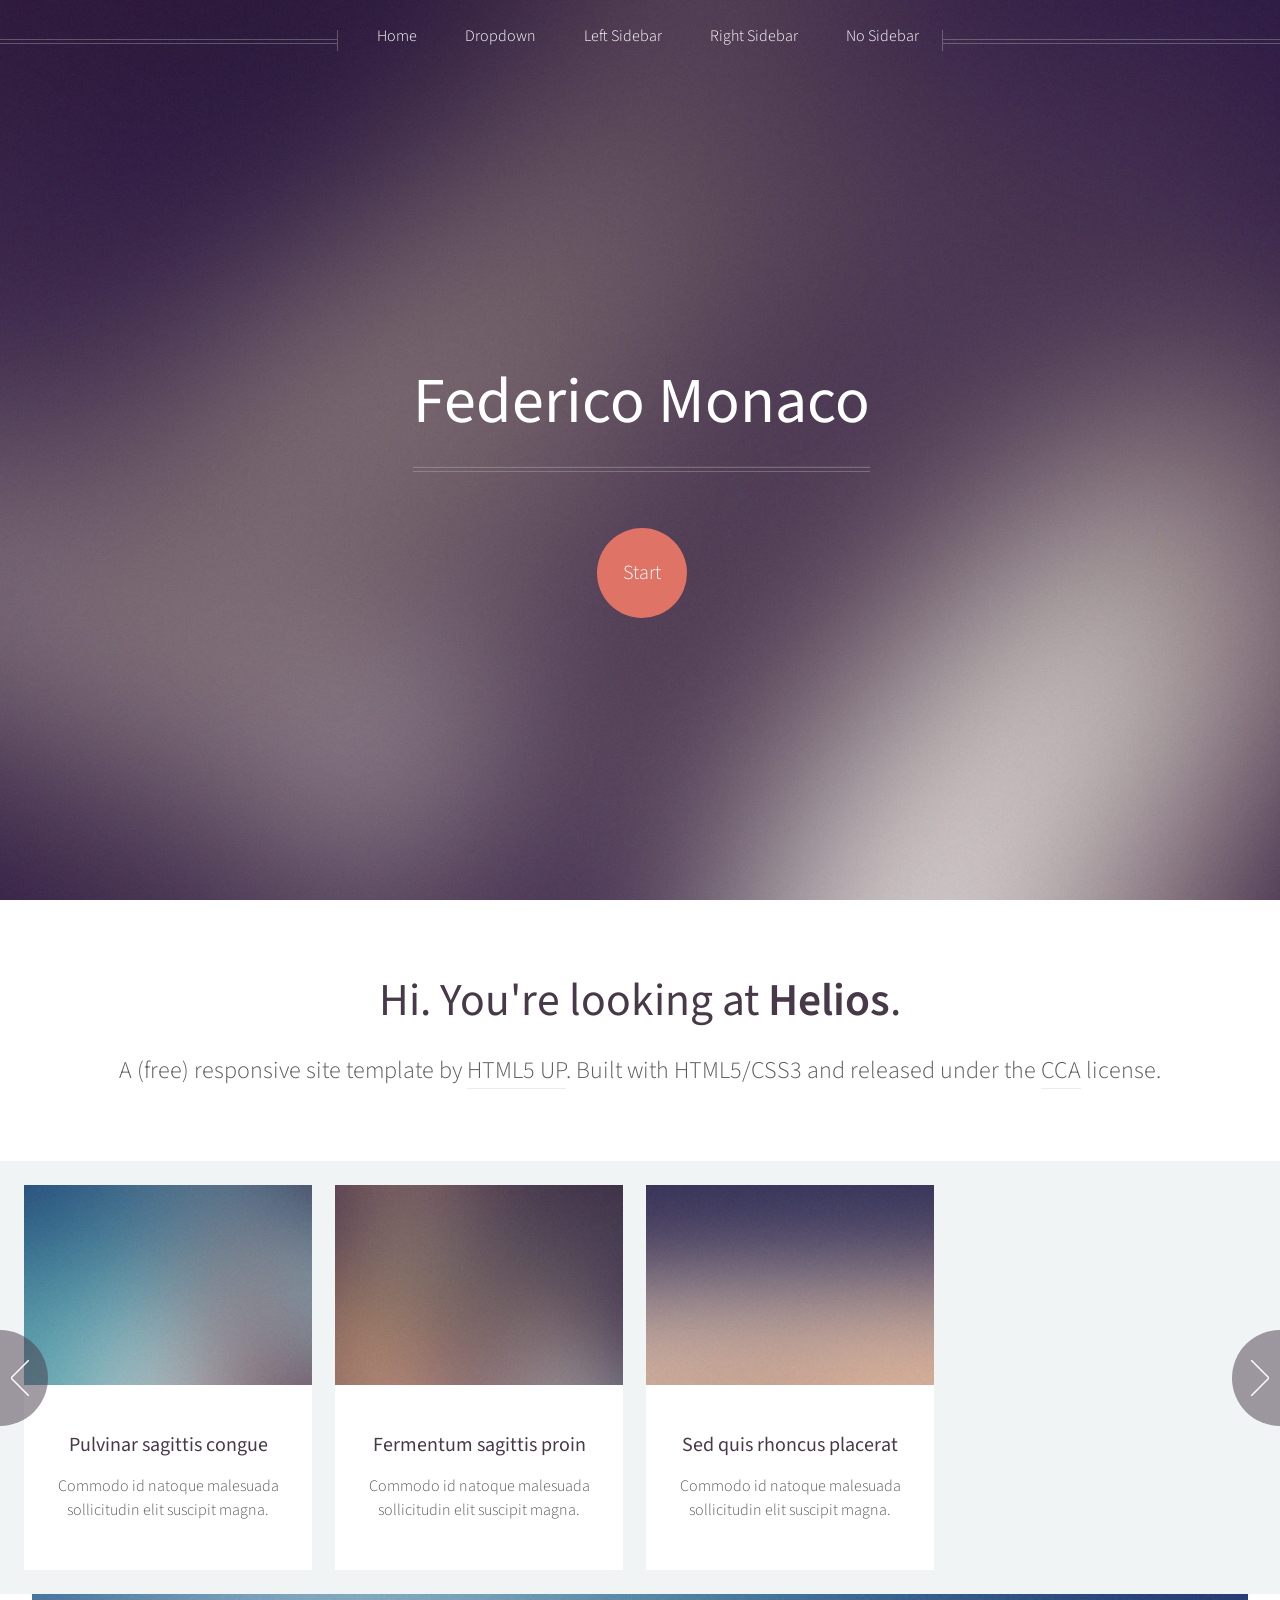
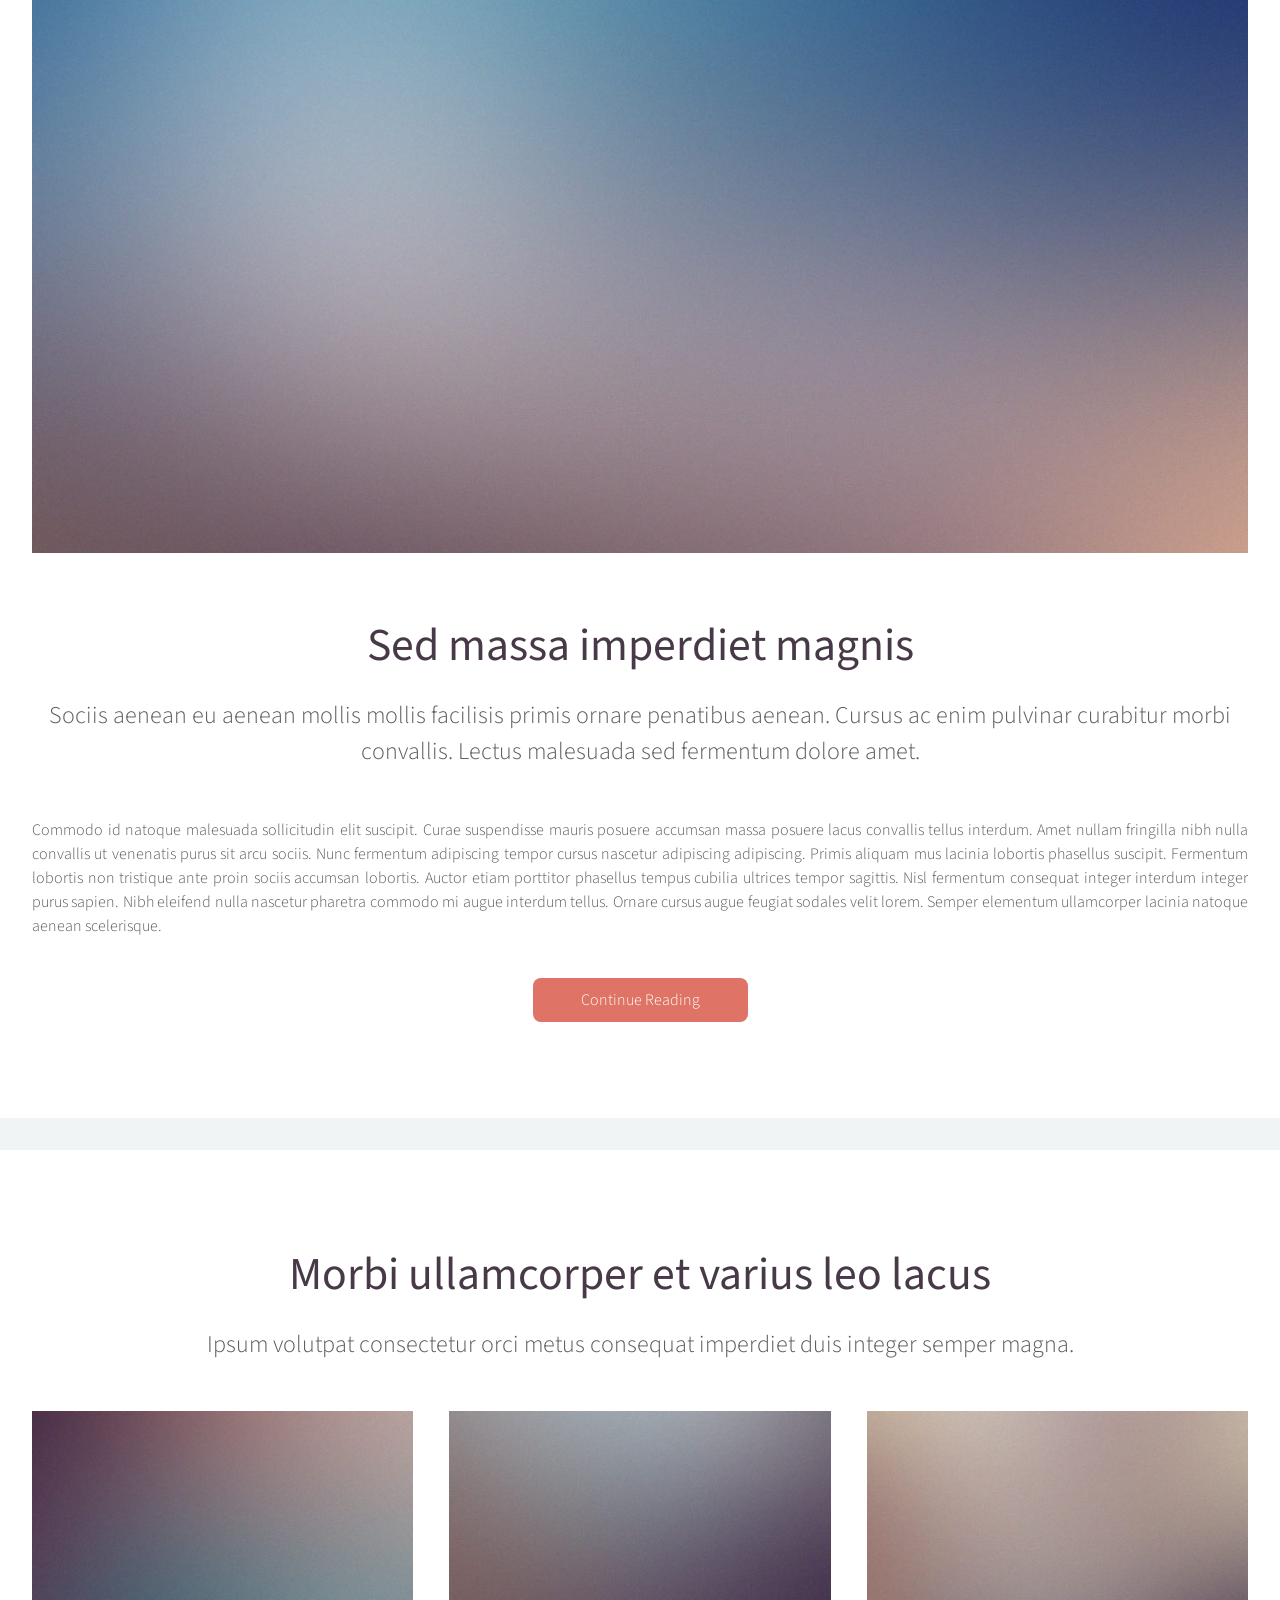
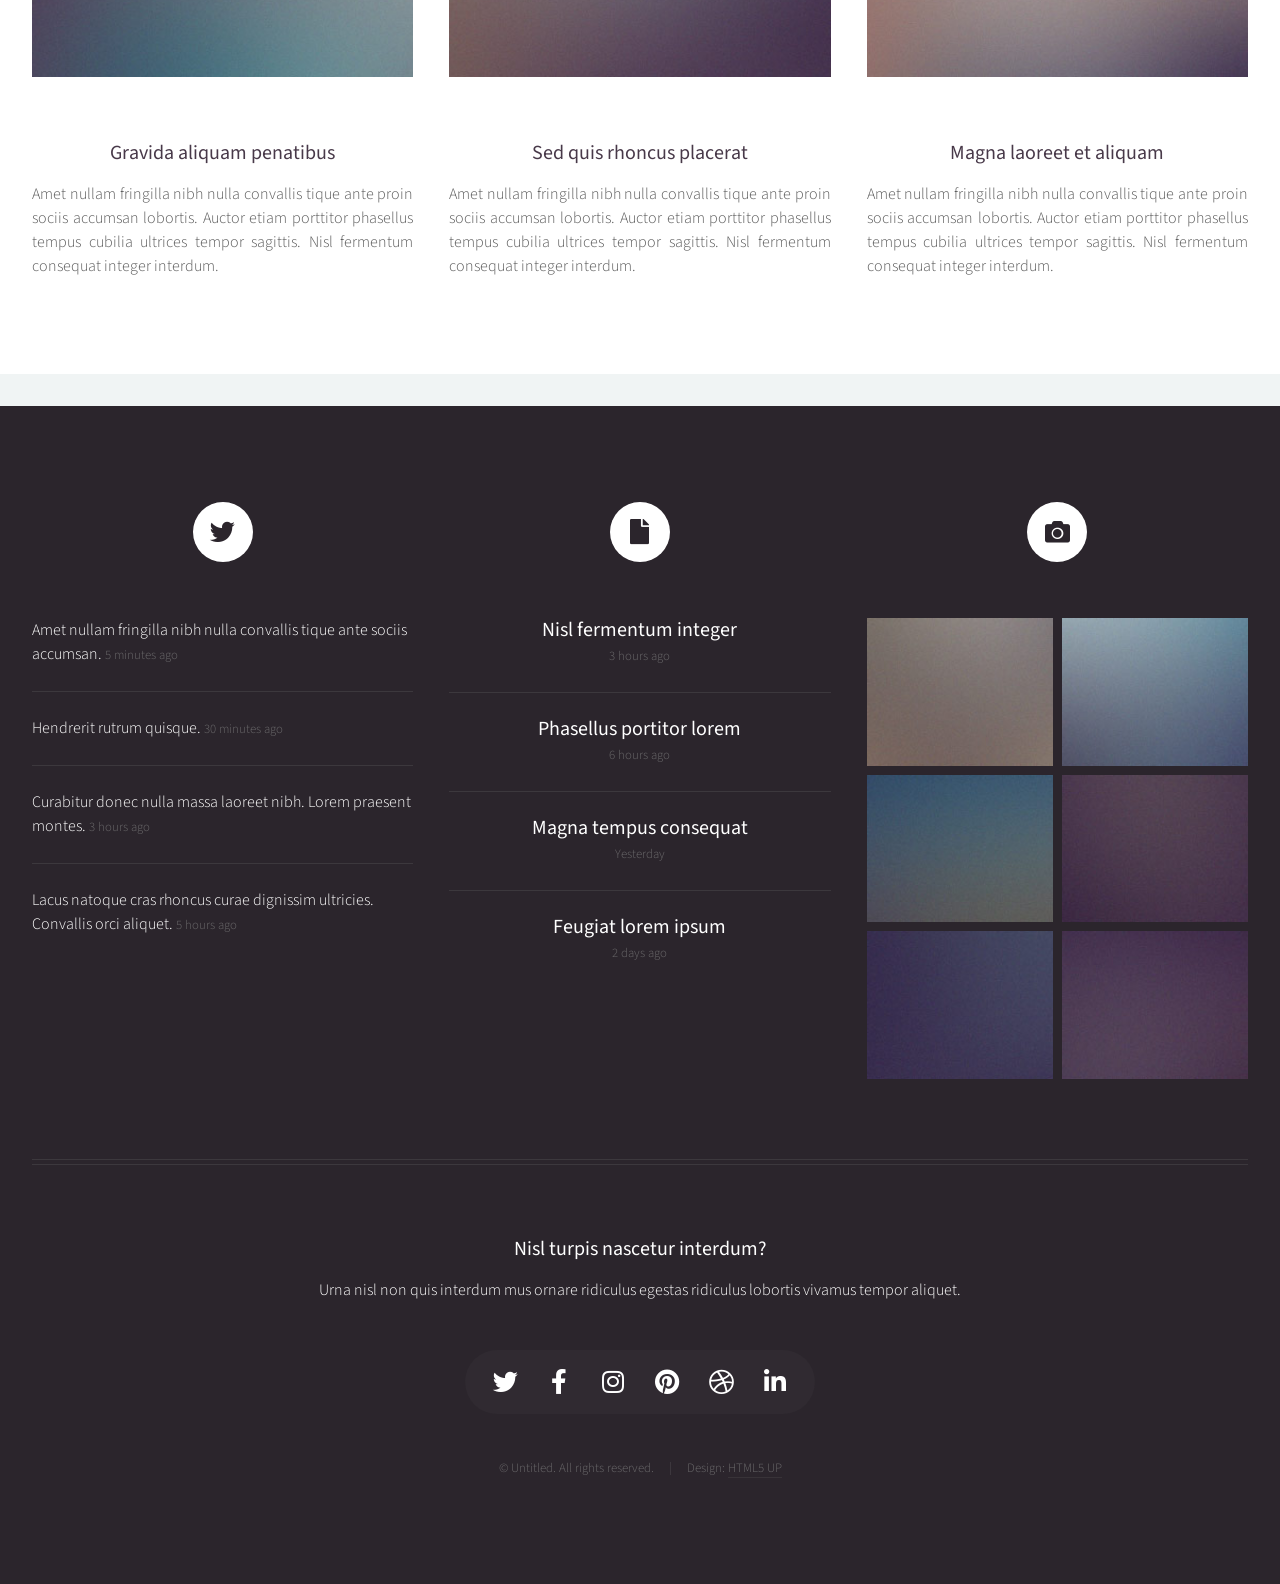
==== commit 160c46e7: "Update index.html" ====
--- a/index.html
+++ b/index.html
@@ -21,9 +21,9 @@
 					<!-- Inner -->
 						<div class="inner">
 							<header>
-								<h1><a href="index.html" id="logo">Helios</a></h1>
+								<h1><a href="index.html" id="logo">Federico Monaco</a></h1>
 								<hr />
-								<p>Another fine freebie by HTML5 UP</p>
+								<p></p>
 							</header>
 							<footer>
 								<a href="#banner" class="button circled scrolly">Start</a>
@@ -37,9 +37,9 @@
 								<li>
 									<a href="#">Dropdown</a>
 									<ul>
-										<li><a href="#">Lorem ipsum dolor</a></li>
-										<li><a href="#">Magna phasellus</a></li>
-										<li><a href="#">Etiam dolore nisl</a></li>
+										<li><a href="#">BIO</a></li>
+										<li><a href="#">TEACHING</a></li>
+										<li><a href="#">RESEARCH</a></li>
 										<li>
 											<a href="#">And a submenu &hellip;</a>
 											<ul>
@@ -384,4 +384,4 @@
 			<script src="assets/js/main.js"></script>
 
 	</body>
-</html>+</html>
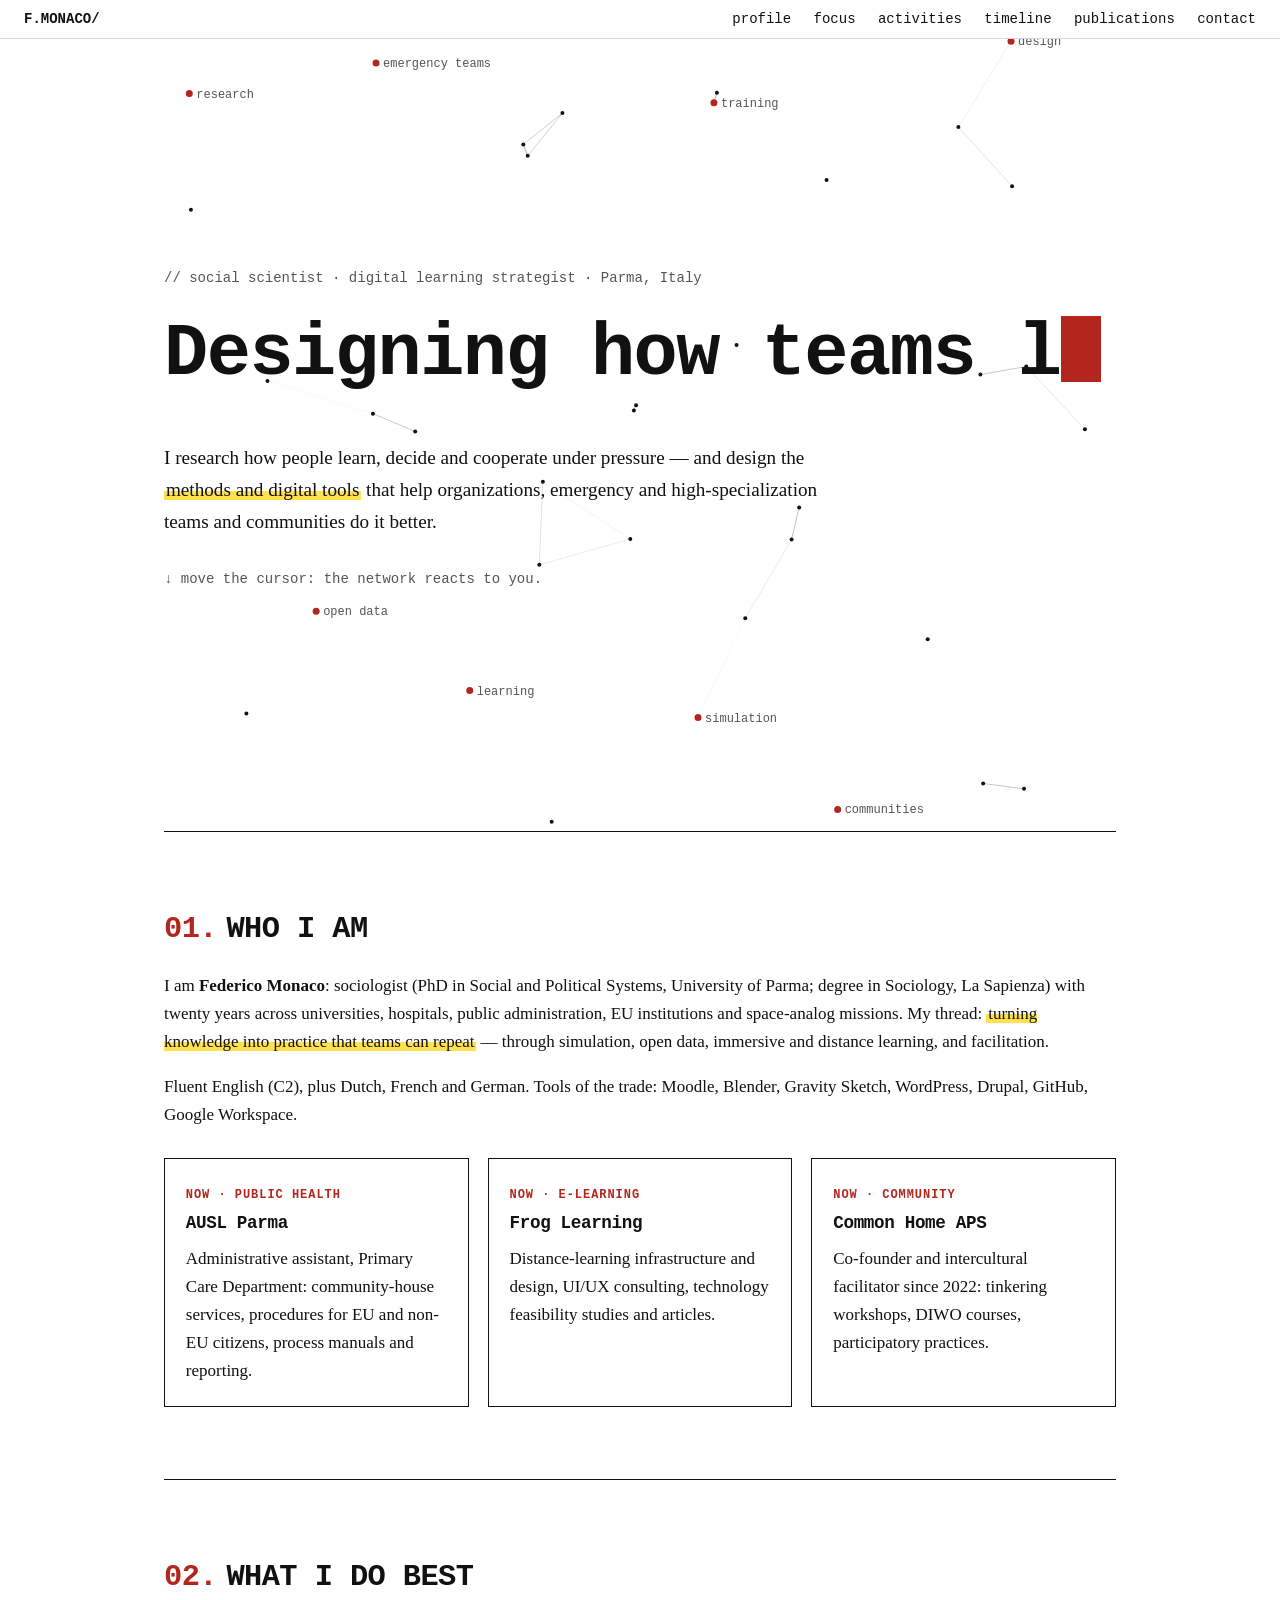
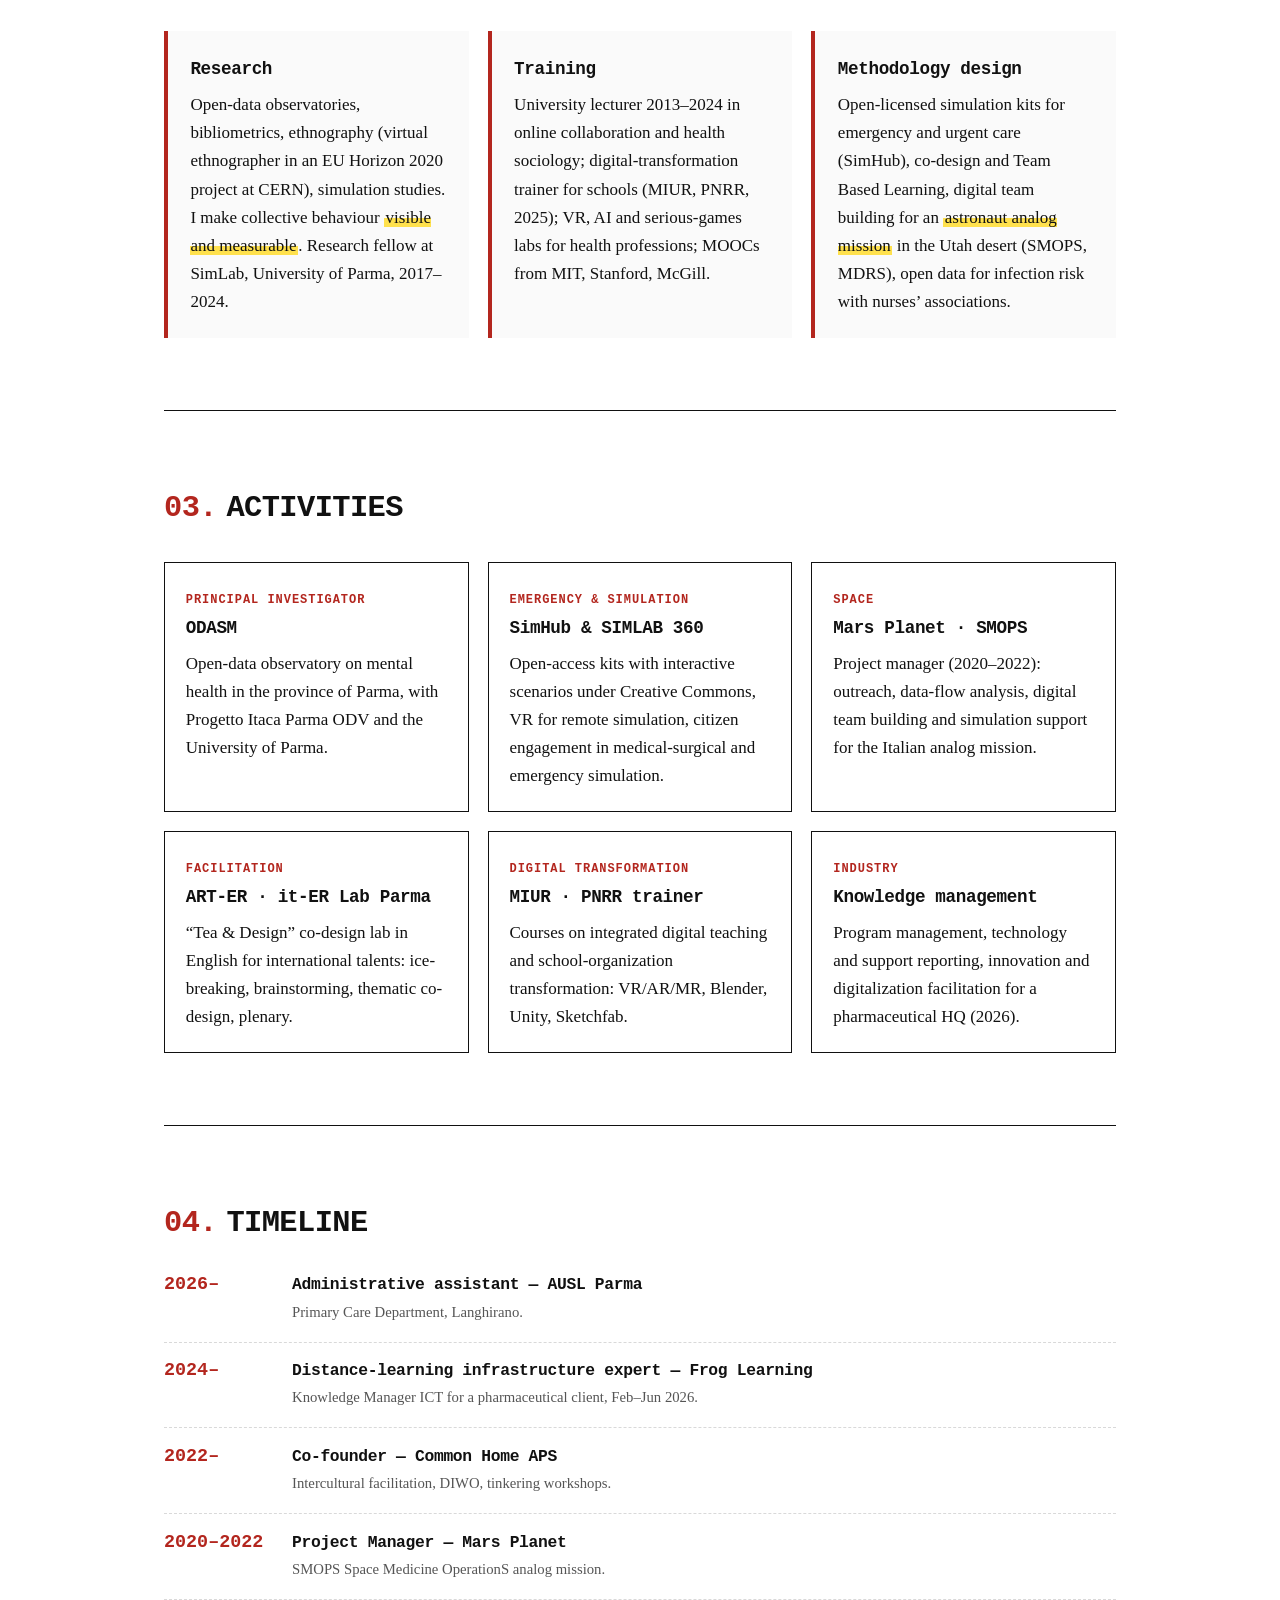
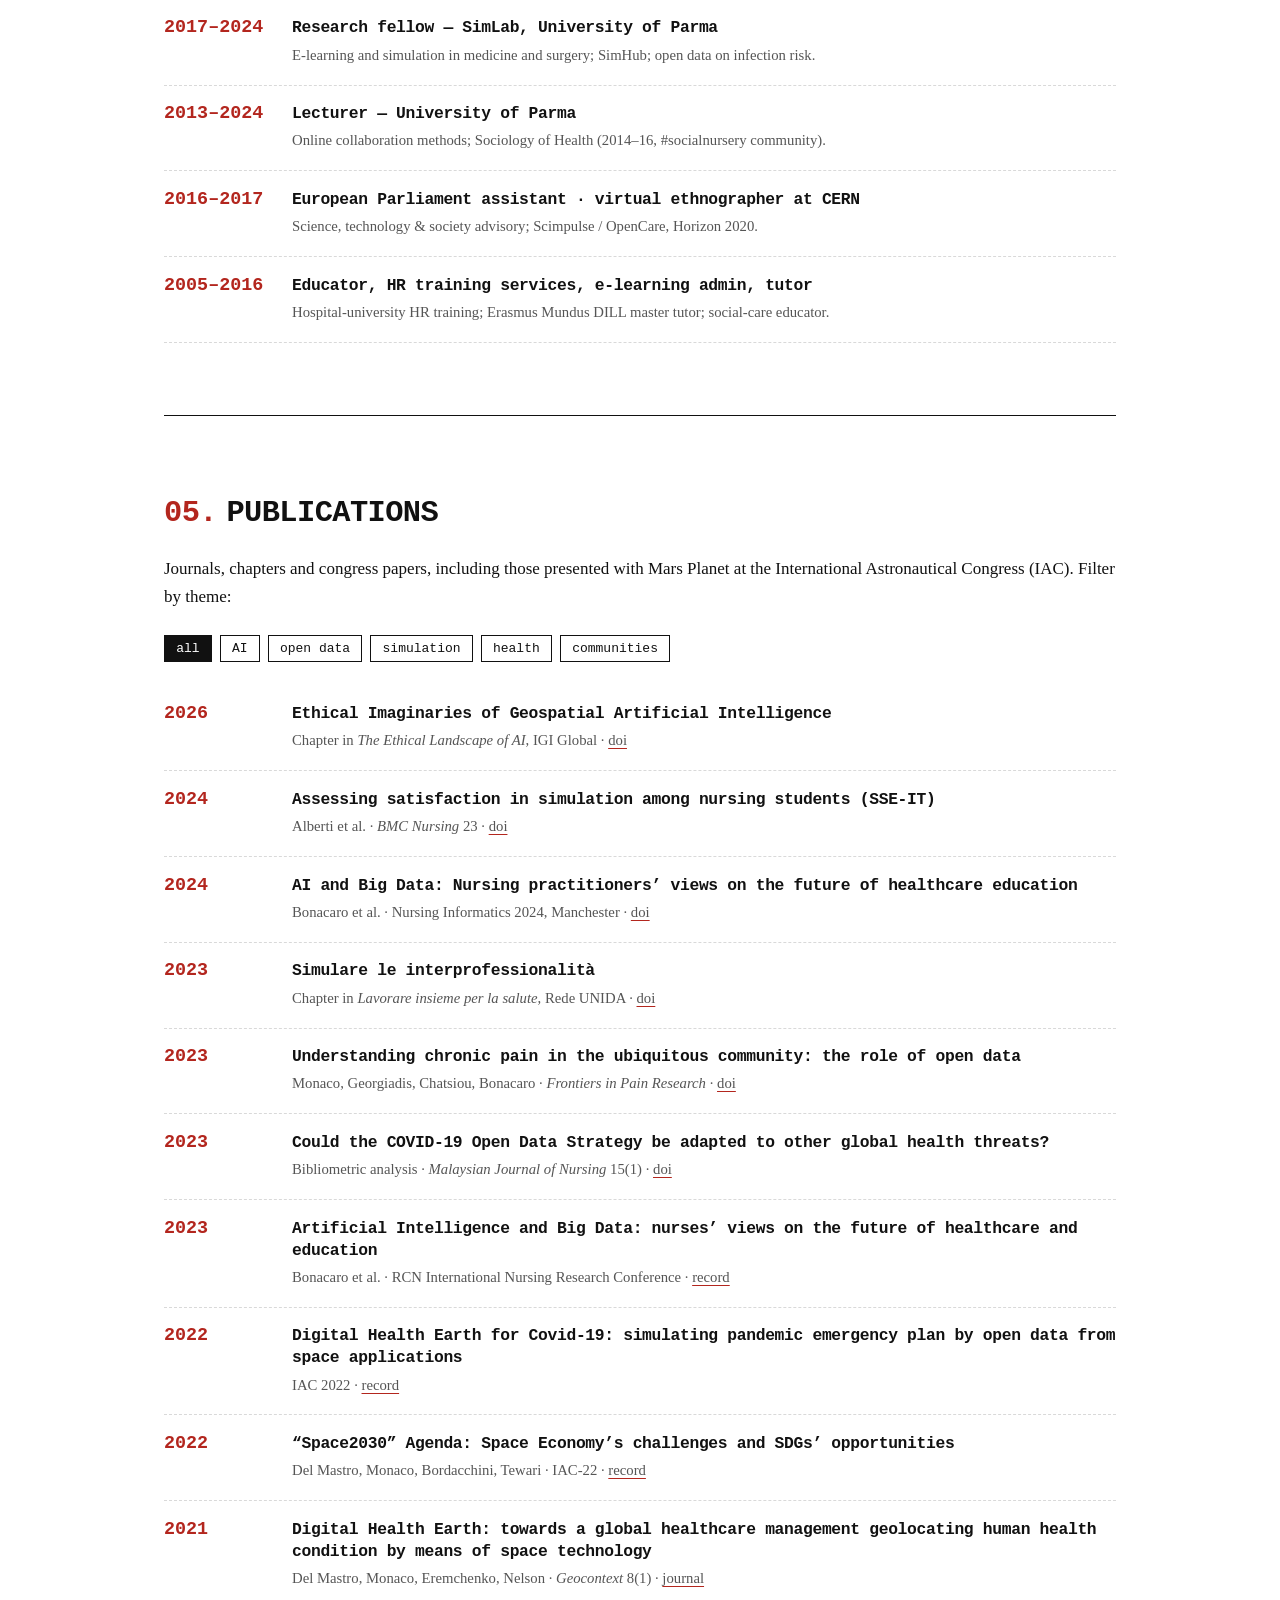
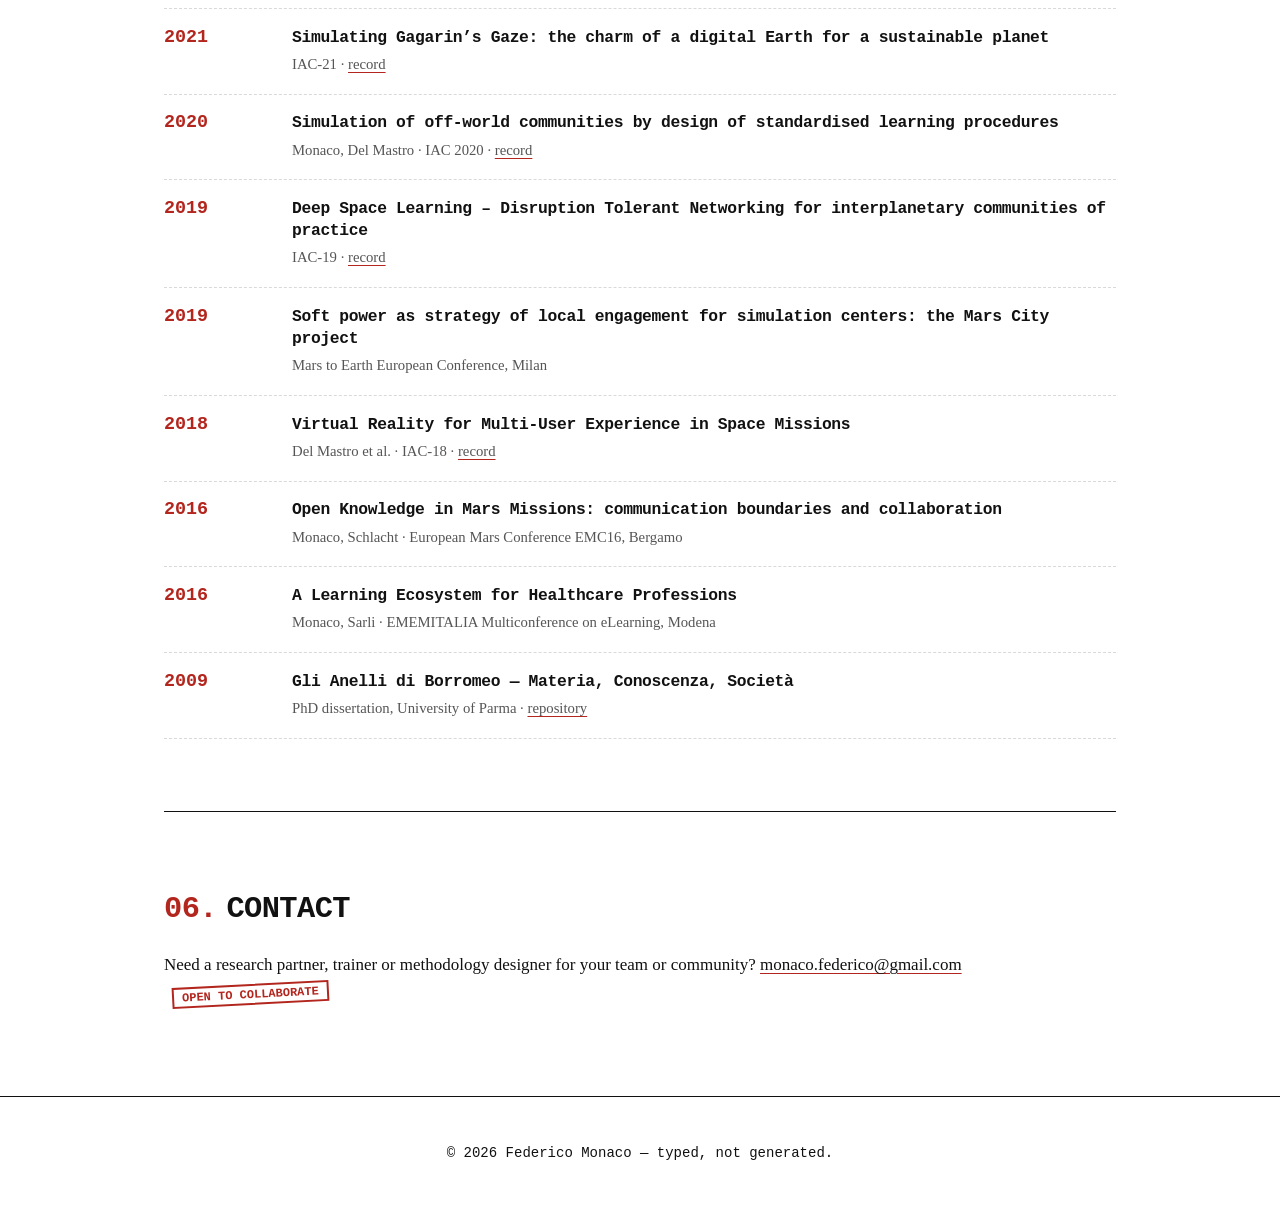
==== commit f61a9728: "Rename Federico Monaco — Research, Training & Digital Innovation Design.html to index.html" ====
--- a/index.html
+++ b/index.html
@@ -1,387 +1,176 @@
-<!DOCTYPE HTML>
-<!--
-	Helios by HTML5 UP
-	html5up.net | @ajlkn
-	Free for personal and commercial use under the CCA 3.0 license (html5up.net/license)
--->
-<html>
-	<head>
-		<title>Helios by HTML5 UP</title>
-		<meta charset="utf-8" />
-		<meta name="viewport" content="width=device-width, initial-scale=1, user-scalable=no" />
-		<link rel="stylesheet" href="assets/css/main.css" />
-		<noscript><link rel="stylesheet" href="assets/css/noscript.css" /></noscript>
-	</head>
-	<body class="homepage is-preload">
-		<div id="page-wrapper">
-
-			<!-- Header -->
-				<div id="header">
-
-					<!-- Inner -->
-						<div class="inner">
-							<header>
-								<h1><a href="index.html" id="logo">Federico Monaco</a></h1>
-								<hr />
-								<p></p>
-							</header>
-							<footer>
-								<a href="#banner" class="button circled scrolly">Start</a>
-							</footer>
-						</div>
-
-					<!-- Nav -->
-						<nav id="nav">
-							<ul>
-								<li><a href="index.html">Home</a></li>
-								<li>
-									<a href="#">Dropdown</a>
-									<ul>
-										<li><a href="#">BIO</a></li>
-										<li><a href="#">TEACHING</a></li>
-										<li><a href="#">RESEARCH</a></li>
-										<li>
-											<a href="#">And a submenu &hellip;</a>
-											<ul>
-												<li><a href="#">Lorem ipsum dolor</a></li>
-												<li><a href="#">Phasellus consequat</a></li>
-												<li><a href="#">Magna phasellus</a></li>
-												<li><a href="#">Etiam dolore nisl</a></li>
-											</ul>
-										</li>
-										<li><a href="#">Veroeros feugiat</a></li>
-									</ul>
-								</li>
-								<li><a href="left-sidebar.html">Left Sidebar</a></li>
-								<li><a href="right-sidebar.html">Right Sidebar</a></li>
-								<li><a href="no-sidebar.html">No Sidebar</a></li>
-							</ul>
-						</nav>
-
-				</div>
-
-			<!-- Banner -->
-				<section id="banner">
-					<header>
-						<h2>Hi. You're looking at <strong>Helios</strong>.</h2>
-						<p>
-							A (free) responsive site template by <a href="http://html5up.net">HTML5 UP</a>.
-							Built with HTML5/CSS3 and released under the <a href="http://html5up.net/license">CCA</a> license.
-						</p>
-					</header>
-				</section>
-
-			<!-- Carousel -->
-				<section class="carousel">
-					<div class="reel">
-
-						<article>
-							<a href="#" class="image featured"><img src="images/pic01.jpg" alt="" /></a>
-							<header>
-								<h3><a href="#">Pulvinar sagittis congue</a></h3>
-							</header>
-							<p>Commodo id natoque malesuada sollicitudin elit suscipit magna.</p>
-						</article>
-
-						<article>
-							<a href="#" class="image featured"><img src="images/pic02.jpg" alt="" /></a>
-							<header>
-								<h3><a href="#">Fermentum sagittis proin</a></h3>
-							</header>
-							<p>Commodo id natoque malesuada sollicitudin elit suscipit magna.</p>
-						</article>
-
-						<article>
-							<a href="#" class="image featured"><img src="images/pic03.jpg" alt="" /></a>
-							<header>
-								<h3><a href="#">Sed quis rhoncus placerat</a></h3>
-							</header>
-							<p>Commodo id natoque malesuada sollicitudin elit suscipit magna.</p>
-						</article>
-
-						<article>
-							<a href="#" class="image featured"><img src="images/pic04.jpg" alt="" /></a>
-							<header>
-								<h3><a href="#">Ultrices urna sit lobortis</a></h3>
-							</header>
-							<p>Commodo id natoque malesuada sollicitudin elit suscipit magna.</p>
-						</article>
-
-						<article>
-							<a href="#" class="image featured"><img src="images/pic05.jpg" alt="" /></a>
-							<header>
-								<h3><a href="#">Varius magnis sollicitudin</a></h3>
-							</header>
-							<p>Commodo id natoque malesuada sollicitudin elit suscipit magna.</p>
-						</article>
-
-						<article>
-							<a href="#" class="image featured"><img src="images/pic01.jpg" alt="" /></a>
-							<header>
-								<h3><a href="#">Pulvinar sagittis congue</a></h3>
-							</header>
-							<p>Commodo id natoque malesuada sollicitudin elit suscipit magna.</p>
-						</article>
-
-						<article>
-							<a href="#" class="image featured"><img src="images/pic02.jpg" alt="" /></a>
-							<header>
-								<h3><a href="#">Fermentum sagittis proin</a></h3>
-							</header>
-							<p>Commodo id natoque malesuada sollicitudin elit suscipit magna.</p>
-						</article>
-
-						<article>
-							<a href="#" class="image featured"><img src="images/pic03.jpg" alt="" /></a>
-							<header>
-								<h3><a href="#">Sed quis rhoncus placerat</a></h3>
-							</header>
-							<p>Commodo id natoque malesuada sollicitudin elit suscipit magna.</p>
-						</article>
-
-						<article>
-							<a href="#" class="image featured"><img src="images/pic04.jpg" alt="" /></a>
-							<header>
-								<h3><a href="#">Ultrices urna sit lobortis</a></h3>
-							</header>
-							<p>Commodo id natoque malesuada sollicitudin elit suscipit magna.</p>
-						</article>
-
-						<article>
-							<a href="#" class="image featured"><img src="images/pic05.jpg" alt="" /></a>
-							<header>
-								<h3><a href="#">Varius magnis sollicitudin</a></h3>
-							</header>
-							<p>Commodo id natoque malesuada sollicitudin elit suscipit magna.</p>
-						</article>
-
-					</div>
-				</section>
-
-			<!-- Main -->
-				<div class="wrapper style2">
-
-					<article id="main" class="container special">
-						<a href="#" class="image featured"><img src="images/pic06.jpg" alt="" /></a>
-						<header>
-							<h2><a href="#">Sed massa imperdiet magnis</a></h2>
-							<p>
-								Sociis aenean eu aenean mollis mollis facilisis primis ornare penatibus aenean. Cursus ac enim
-								pulvinar curabitur morbi convallis. Lectus malesuada sed fermentum dolore amet.
-							</p>
-						</header>
-						<p>
-							Commodo id natoque malesuada sollicitudin elit suscipit. Curae suspendisse mauris posuere accumsan massa
-							posuere lacus convallis tellus interdum. Amet nullam fringilla nibh nulla convallis ut venenatis purus
-							sit arcu sociis. Nunc fermentum adipiscing tempor cursus nascetur adipiscing adipiscing. Primis aliquam
-							mus lacinia lobortis phasellus suscipit. Fermentum lobortis non tristique ante proin sociis accumsan
-							lobortis. Auctor etiam porttitor phasellus tempus cubilia ultrices tempor sagittis. Nisl fermentum
-							consequat integer interdum integer purus sapien. Nibh eleifend nulla nascetur pharetra commodo mi augue
-							interdum tellus. Ornare cursus augue feugiat sodales velit lorem. Semper elementum ullamcorper lacinia
-							natoque aenean scelerisque.
-						</p>
-						<footer>
-							<a href="#" class="button">Continue Reading</a>
-						</footer>
-					</article>
-
-				</div>
-
-			<!-- Features -->
-				<div class="wrapper style1">
-
-					<section id="features" class="container special">
-						<header>
-							<h2>Morbi ullamcorper et varius leo lacus</h2>
-							<p>Ipsum volutpat consectetur orci metus consequat imperdiet duis integer semper magna.</p>
-						</header>
-						<div class="row">
-							<article class="col-4 col-12-mobile special">
-								<a href="#" class="image featured"><img src="images/pic07.jpg" alt="" /></a>
-								<header>
-									<h3><a href="#">Gravida aliquam penatibus</a></h3>
-								</header>
-								<p>
-									Amet nullam fringilla nibh nulla convallis tique ante proin sociis accumsan lobortis. Auctor etiam
-									porttitor phasellus tempus cubilia ultrices tempor sagittis. Nisl fermentum consequat integer interdum.
-								</p>
-							</article>
-							<article class="col-4 col-12-mobile special">
-								<a href="#" class="image featured"><img src="images/pic08.jpg" alt="" /></a>
-								<header>
-									<h3><a href="#">Sed quis rhoncus placerat</a></h3>
-								</header>
-								<p>
-									Amet nullam fringilla nibh nulla convallis tique ante proin sociis accumsan lobortis. Auctor etiam
-									porttitor phasellus tempus cubilia ultrices tempor sagittis. Nisl fermentum consequat integer interdum.
-								</p>
-							</article>
-							<article class="col-4 col-12-mobile special">
-								<a href="#" class="image featured"><img src="images/pic09.jpg" alt="" /></a>
-								<header>
-									<h3><a href="#">Magna laoreet et aliquam</a></h3>
-								</header>
-								<p>
-									Amet nullam fringilla nibh nulla convallis tique ante proin sociis accumsan lobortis. Auctor etiam
-									porttitor phasellus tempus cubilia ultrices tempor sagittis. Nisl fermentum consequat integer interdum.
-								</p>
-							</article>
-						</div>
-					</section>
-
-				</div>
-
-			<!-- Footer -->
-				<div id="footer">
-					<div class="container">
-						<div class="row">
-
-							<!-- Tweets -->
-								<section class="col-4 col-12-mobile">
-									<header>
-										<h2 class="icon brands fa-twitter circled"><span class="label">Tweets</span></h2>
-									</header>
-									<ul class="divided">
-										<li>
-											<article class="tweet">
-												Amet nullam fringilla nibh nulla convallis tique ante sociis accumsan.
-												<span class="timestamp">5 minutes ago</span>
-											</article>
-										</li>
-										<li>
-											<article class="tweet">
-												Hendrerit rutrum quisque.
-												<span class="timestamp">30 minutes ago</span>
-											</article>
-										</li>
-										<li>
-											<article class="tweet">
-												Curabitur donec nulla massa laoreet nibh. Lorem praesent montes.
-												<span class="timestamp">3 hours ago</span>
-											</article>
-										</li>
-										<li>
-											<article class="tweet">
-												Lacus natoque cras rhoncus curae dignissim ultricies. Convallis orci aliquet.
-												<span class="timestamp">5 hours ago</span>
-											</article>
-										</li>
-									</ul>
-								</section>
-
-							<!-- Posts -->
-								<section class="col-4 col-12-mobile">
-									<header>
-										<h2 class="icon solid fa-file circled"><span class="label">Posts</span></h2>
-									</header>
-									<ul class="divided">
-										<li>
-											<article class="post stub">
-												<header>
-													<h3><a href="#">Nisl fermentum integer</a></h3>
-												</header>
-												<span class="timestamp">3 hours ago</span>
-											</article>
-										</li>
-										<li>
-											<article class="post stub">
-												<header>
-													<h3><a href="#">Phasellus portitor lorem</a></h3>
-												</header>
-												<span class="timestamp">6 hours ago</span>
-											</article>
-										</li>
-										<li>
-											<article class="post stub">
-												<header>
-													<h3><a href="#">Magna tempus consequat</a></h3>
-												</header>
-												<span class="timestamp">Yesterday</span>
-											</article>
-										</li>
-										<li>
-											<article class="post stub">
-												<header>
-													<h3><a href="#">Feugiat lorem ipsum</a></h3>
-												</header>
-												<span class="timestamp">2 days ago</span>
-											</article>
-										</li>
-									</ul>
-								</section>
-
-							<!-- Photos -->
-								<section class="col-4 col-12-mobile">
-									<header>
-										<h2 class="icon solid fa-camera circled"><span class="label">Photos</span></h2>
-									</header>
-									<div class="row gtr-25">
-										<div class="col-6">
-											<a href="#" class="image fit"><img src="images/pic10.jpg" alt="" /></a>
-										</div>
-										<div class="col-6">
-											<a href="#" class="image fit"><img src="images/pic11.jpg" alt="" /></a>
-										</div>
-										<div class="col-6">
-											<a href="#" class="image fit"><img src="images/pic12.jpg" alt="" /></a>
-										</div>
-										<div class="col-6">
-											<a href="#" class="image fit"><img src="images/pic13.jpg" alt="" /></a>
-										</div>
-										<div class="col-6">
-											<a href="#" class="image fit"><img src="images/pic14.jpg" alt="" /></a>
-										</div>
-										<div class="col-6">
-											<a href="#" class="image fit"><img src="images/pic15.jpg" alt="" /></a>
-										</div>
-									</div>
-								</section>
-
-						</div>
-						<hr />
-						<div class="row">
-							<div class="col-12">
-
-								<!-- Contact -->
-									<section class="contact">
-										<header>
-											<h3>Nisl turpis nascetur interdum?</h3>
-										</header>
-										<p>Urna nisl non quis interdum mus ornare ridiculus egestas ridiculus lobortis vivamus tempor aliquet.</p>
-										<ul class="icons">
-											<li><a href="#" class="icon brands fa-twitter"><span class="label">Twitter</span></a></li>
-											<li><a href="#" class="icon brands fa-facebook-f"><span class="label">Facebook</span></a></li>
-											<li><a href="#" class="icon brands fa-instagram"><span class="label">Instagram</span></a></li>
-											<li><a href="#" class="icon brands fa-pinterest"><span class="label">Pinterest</span></a></li>
-											<li><a href="#" class="icon brands fa-dribbble"><span class="label">Dribbble</span></a></li>
-											<li><a href="#" class="icon brands fa-linkedin-in"><span class="label">Linkedin</span></a></li>
-										</ul>
-									</section>
-
-								<!-- Copyright -->
-									<div class="copyright">
-										<ul class="menu">
-											<li>&copy; Untitled. All rights reserved.</li><li>Design: <a href="http://html5up.net">HTML5 UP</a></li>
-										</ul>
-									</div>
-
-							</div>
-
-						</div>
-					</div>
-				</div>
-
-		</div>
-
-		<!-- Scripts -->
-			<script src="assets/js/jquery.min.js"></script>
-			<script src="assets/js/jquery.dropotron.min.js"></script>
-			<script src="assets/js/jquery.scrolly.min.js"></script>
-			<script src="assets/js/jquery.scrollex.min.js"></script>
-			<script src="assets/js/browser.min.js"></script>
-			<script src="assets/js/breakpoints.min.js"></script>
-			<script src="assets/js/util.js"></script>
-			<script src="assets/js/main.js"></script>
-
-	</body>
-</html>
+<!DOCTYPE html>
+<html lang="en">
+<head>
+<meta charset="utf-8">
+<meta name="viewport" content="width=device-width, initial-scale=1, viewport-fit=cover">
+<title>Federico Monaco — Research, Training & Digital Innovation Design</title>
+<style>
+:root{--ink:#111;--soft:#555;--line:#d9d9d9;--red:#b3261e;box-sizing:border-box;padding-top:env(safe-area-inset-top,0px);padding-bottom:env(safe-area-inset-bottom,0px)}
+*,*::before,*::after{box-sizing:inherit}
+html{color-scheme:light;scroll-behavior:smooth}
+body{margin:0;background:#fff;color:var(--ink);font:17px/1.65 Georgia,"Times New Roman",serif}
+h1,h2,h3,.mono{font-family:"Courier New",Courier,monospace;font-weight:700;letter-spacing:-.02em}
+a{color:inherit;text-decoration-color:var(--red);text-underline-offset:3px}
+a:hover{background:var(--ink);color:#fff;text-decoration:none}
+nav{position:sticky;top:0;background:#fffe;backdrop-filter:blur(6px);border-bottom:1px solid var(--line);z-index:5;display:flex;gap:1.4rem;padding:.7rem 1.5rem;overflow-x:auto;font:14px "Courier New",monospace;white-space:nowrap}
+nav b{margin-right:auto}nav a{text-decoration:none}
+#bar{position:fixed;left:0;top:0;height:3px;background:var(--red);width:0;z-index:9}
+header{position:relative;min-height:88vh;display:flex;flex-direction:column;justify-content:center;padding:4rem 1.5rem;max-width:1000px;margin:0 auto}
+canvas{position:absolute;inset:0;width:100%;height:100%;z-index:0}
+header>*:not(canvas){position:relative;z-index:1}
+.tag{font:14px "Courier New",monospace;color:var(--soft)}
+h1{font-size:clamp(2.2rem,7vw,4.6rem);line-height:1.05;margin:.4em 0}
+.cursor{display:inline-block;width:.55em;height:.9em;background:var(--red);vertical-align:-.1em;animation:b 1s steps(1) infinite}
+@keyframes b{50%{opacity:0}}
+.lead{max-width:36em;font-size:1.2rem}
+main{max-width:1000px;margin:0 auto;padding:0 1.5rem}
+section{padding:4.5rem 0;border-top:1px solid var(--ink)}
+h2{font-size:1.9rem;margin:0 0 .3em}
+h2::before{content:attr(data-n);color:var(--red);margin-right:.6rem}
+.grid,.pillars{display:grid;gap:1.2rem;grid-template-columns:repeat(auto-fit,minmax(270px,1fr));margin-top:1.8rem}
+.card{border:1px solid var(--ink);padding:1.3rem;transition:transform .2s,box-shadow .2s;background:#fff}
+.card:hover{transform:translate(-4px,-4px);box-shadow:6px 6px 0 var(--ink)}
+.card h3,.pillar h3{margin:.1em 0 .4em;font-size:1.1rem}
+.card p,.pillar p{margin:0}
+.card .mono{font-size:12px;color:var(--red);text-transform:uppercase;letter-spacing:.08em}
+mark{background:linear-gradient(transparent 55%,#ffe14d 55%);color:inherit;padding:0 .1em}
+.pillar{padding:1.4rem;border-left:4px solid var(--red);background:#fafafa}
+.chips{display:flex;flex-wrap:wrap;gap:.5rem;margin:1.5rem 0}
+.chip{font:13px "Courier New",monospace;border:1px solid var(--ink);background:#fff;color:var(--ink);padding:.3rem .7rem;cursor:pointer;border-radius:0}
+.chip[aria-pressed=true]{background:var(--ink);color:#fff}
+.pub,.tl{display:grid;grid-template-columns:7rem 1fr;gap:1rem;padding:1.1rem 0;border-bottom:1px dashed var(--line)}
+.pub.hide{display:none}
+.yr{font:700 1.15rem "Courier New",monospace;color:var(--red)}
+.pub h3,.tl h3{font-size:1.02rem;margin:0 0 .2em;line-height:1.35}
+.pub p,.tl p{margin:0;color:var(--soft);font-size:.92rem}
+.stamp{display:inline-block;border:2px solid var(--red);color:var(--red);font:700 12px "Courier New",monospace;padding:.1rem .5rem;transform:rotate(-3deg);margin-left:.5rem}
+.rule{margin-top:2rem;font:14px "Courier New",monospace;color:var(--soft)}
+footer{border-top:1px solid var(--ink);padding:3rem 1.5rem;text-align:center;font:14px "Courier New",monospace}
+.reveal{opacity:0;transform:translateY(14px);transition:.7s}.reveal.in{opacity:1;transform:none}
+@media(prefers-reduced-motion:reduce){.reveal{opacity:1;transform:none;transition:none}.cursor{animation:none}html{scroll-behavior:auto}}
+@media(max-width:600px){.pub,.tl{grid-template-columns:1fr;gap:.2rem}}
+</style>
+</head>
+<body>
+<div id="bar"></div>
+<nav><b>F.MONACO/</b><a href="#profile">profile</a><a href="#focus">focus</a><a href="#activities">activities</a><a href="#timeline">timeline</a><a href="#publications">publications</a><a href="#contact">contact</a></nav>
+
+<header>
+<canvas id="net" aria-hidden="true"></canvas>
+<div class="tag">// social scientist · digital learning strategist · Parma, Italy</div>
+<h1><span id="typed"></span><span class="cursor"></span></h1>
+<p class="lead">I research how people learn, decide and cooperate under pressure — and design the <mark>methods and digital tools</mark> that help organizations, emergency and high-specialization teams and communities do it better.</p>
+<p class="tag">↓ move the cursor: the network reacts to you.</p>
+</header>
+
+<main>
+<section id="profile" class="reveal">
+<h2 data-n="01.">WHO I AM</h2>
+<p>I am <strong>Federico Monaco</strong>: sociologist (PhD in Social and Political Systems, University of Parma; degree in Sociology, La Sapienza) with twenty years across universities, hospitals, public administration, EU institutions and space-analog missions. My thread: <mark>turning knowledge into practice that teams can repeat</mark> — through simulation, open data, immersive and distance learning, and facilitation.</p>
+<p>Fluent English (C2), plus Dutch, French and German. Tools of the trade: Moodle, Blender, Gravity Sketch, WordPress, Drupal, GitHub, Google Workspace.</p>
+<div class="grid">
+<div class="card"><span class="mono">Now · public health</span><h3>AUSL Parma</h3><p>Administrative assistant, Primary Care Department: community-house services, procedures for EU and non-EU citizens, process manuals and reporting.</p></div>
+<div class="card"><span class="mono">Now · e-learning</span><h3>Frog Learning</h3><p>Distance-learning infrastructure and design, UI/UX consulting, technology feasibility studies and articles.</p></div>
+<div class="card"><span class="mono">Now · community</span><h3>Common Home APS</h3><p>Co-founder and intercultural facilitator since 2022: tinkering workshops, DIWO courses, participatory practices.</p></div>
+</div>
+</section>
+
+<section id="focus" class="reveal">
+<h2 data-n="02.">WHAT I DO BEST</h2>
+<div class="pillars">
+<div class="pillar"><h3>Research</h3><p>Open-data observatories, bibliometrics, ethnography (virtual ethnographer in an EU Horizon 2020 project at CERN), simulation studies. I make collective behaviour <mark>visible and measurable</mark>. Research fellow at SimLab, University of Parma, 2017–2024.</p></div>
+<div class="pillar"><h3>Training</h3><p>University lecturer 2013–2024 in online collaboration and health sociology; digital-transformation trainer for schools (MIUR, PNRR, 2025); VR, AI and serious-games labs for health professions; MOOCs from MIT, Stanford, McGill.</p></div>
+<div class="pillar"><h3>Methodology design</h3><p>Open-licensed simulation kits for emergency and urgent care (SimHub), co-design and Team Based Learning, digital team building for an <mark>astronaut analog mission</mark> in the Utah desert (SMOPS, MDRS), open data for infection risk with nurses’ associations.</p></div>
+</div>
+</section>
+
+<section id="activities" class="reveal">
+<h2 data-n="03.">ACTIVITIES</h2>
+<div class="grid">
+<div class="card"><span class="mono">Principal Investigator</span><h3>ODASM</h3><p>Open-data observatory on mental health in the province of Parma, with Progetto Itaca Parma ODV and the University of Parma.</p></div>
+<div class="card"><span class="mono">Emergency &amp; simulation</span><h3>SimHub &amp; SIMLAB 360</h3><p>Open-access kits with interactive scenarios under Creative Commons, VR for remote simulation, citizen engagement in medical-surgical and emergency simulation.</p></div>
+<div class="card"><span class="mono">Space</span><h3>Mars Planet · SMOPS</h3><p>Project manager (2020–2022): outreach, data-flow analysis, digital team building and simulation support for the Italian analog mission.</p></div>
+<div class="card"><span class="mono">Facilitation</span><h3>ART-ER · it-ER Lab Parma</h3><p>“Tea &amp; Design” co-design lab in English for international talents: ice-breaking, brainstorming, thematic co-design, plenary.</p></div>
+<div class="card"><span class="mono">Digital transformation</span><h3>MIUR · PNRR trainer</h3><p>Courses on integrated digital teaching and school-organization transformation: VR/AR/MR, Blender, Unity, Sketchfab.</p></div>
+<div class="card"><span class="mono">Industry</span><h3>Knowledge management</h3><p>Program management, technology and support reporting, innovation and digitalization facilitation for a pharmaceutical HQ (2026).</p></div>
+</div>
+</section>
+
+<section id="timeline" class="reveal">
+<h2 data-n="04.">TIMELINE</h2>
+<div class="tl"><div class="yr">2026–</div><div><h3>Administrative assistant — AUSL Parma</h3><p>Primary Care Department, Langhirano.</p></div></div>
+<div class="tl"><div class="yr">2024–</div><div><h3>Distance-learning infrastructure expert — Frog Learning</h3><p>Knowledge Manager ICT for a pharmaceutical client, Feb–Jun 2026.</p></div></div>
+<div class="tl"><div class="yr">2022–</div><div><h3>Co-founder — Common Home APS</h3><p>Intercultural facilitation, DIWO, tinkering workshops.</p></div></div>
+<div class="tl"><div class="yr">2020–2022</div><div><h3>Project Manager — Mars Planet</h3><p>SMOPS Space Medicine OperationS analog mission.</p></div></div>
+<div class="tl"><div class="yr">2017–2024</div><div><h3>Research fellow — SimLab, University of Parma</h3><p>E-learning and simulation in medicine and surgery; SimHub; open data on infection risk.</p></div></div>
+<div class="tl"><div class="yr">2013–2024</div><div><h3>Lecturer — University of Parma</h3><p>Online collaboration methods; Sociology of Health (2014–16, #socialnursery community).</p></div></div>
+<div class="tl"><div class="yr">2016–2017</div><div><h3>European Parliament assistant · virtual ethnographer at CERN</h3><p>Science, technology &amp; society advisory; Scimpulse / OpenCare, Horizon 2020.</p></div></div>
+<div class="tl"><div class="yr">2005–2016</div><div><h3>Educator, HR training services, e-learning admin, tutor</h3><p>Hospital-university HR training; Erasmus Mundus DILL master tutor; social-care educator.</p></div></div>
+</section>
+
+<section id="publications" class="reveal">
+<h2 data-n="05.">PUBLICATIONS</h2>
+<p>Journals, chapters and congress papers, including those presented with Mars Planet at the International Astronautical Congress (IAC). Filter by theme:</p>
+<div class="chips" role="group" aria-label="Filter publications">
+<button class="chip" data-f="all" aria-pressed="true">all</button>
+<button class="chip" data-f="ai" aria-pressed="false">AI</button>
+<button class="chip" data-f="data" aria-pressed="false">open data</button>
+<button class="chip" data-f="simulation" aria-pressed="false">simulation</button>
+<button class="chip" data-f="health" aria-pressed="false">health</button>
+<button class="chip" data-f="community" aria-pressed="false">communities</button>
+</div>
+<div id="pubs">
+<article class="pub" data-t="ai data"><div class="yr">2026</div><div><h3>Ethical Imaginaries of Geospatial Artificial Intelligence</h3><p>Chapter in <i>The Ethical Landscape of AI</i>, IGI Global · <a href="https://doi.org/10.4018/979-8-3373-2597-2.ch010">doi</a></p></div></article>
+<article class="pub" data-t="simulation health"><div class="yr">2024</div><div><h3>Assessing satisfaction in simulation among nursing students (SSE-IT)</h3><p>Alberti et al. · <i>BMC Nursing</i> 23 · <a href="https://doi.org/10.1186/s12912-024-01974-1">doi</a></p></div></article>
+<article class="pub" data-t="ai health"><div class="yr">2024</div><div><h3>AI and Big Data: Nursing practitioners’ views on the future of healthcare education</h3><p>Bonacaro et al. · Nursing Informatics 2024, Manchester · <a href="https://doi.org/10.3233/shti240134">doi</a></p></div></article>
+<article class="pub" data-t="simulation health community"><div class="yr">2023</div><div><h3>Simulare le interprofessionalità</h3><p>Chapter in <i>Lavorare insieme per la salute</i>, Rede UNIDA · <a href="http://dx.doi.org/10.18310/9786554620765">doi</a></p></div></article>
+<article class="pub" data-t="data health community"><div class="yr">2023</div><div><h3>Understanding chronic pain in the ubiquitous community: the role of open data</h3><p>Monaco, Georgiadis, Chatsiou, Bonacaro · <i>Frontiers in Pain Research</i> · <a href="https://doi.org/10.3389/fpain.2023.1208513">doi</a></p></div></article>
+<article class="pub" data-t="data health"><div class="yr">2023</div><div><h3>Could the COVID-19 Open Data Strategy be adapted to other global health threats?</h3><p>Bibliometric analysis · <i>Malaysian Journal of Nursing</i> 15(1) · <a href="https://doi.org/10.31674/mjn.2023.v15i01.017">doi</a></p></div></article>
+<article class="pub" data-t="ai health"><div class="yr">2023</div><div><h3>Artificial Intelligence and Big Data: nurses’ views on the future of healthcare and education</h3><p>Bonacaro et al. · RCN International Nursing Research Conference · <a href="https://hdl.handle.net/11381/2967356">record</a></p></div></article>
+<article class="pub" data-t="data simulation health"><div class="yr">2022</div><div><h3>Digital Health Earth for Covid-19: simulating pandemic emergency plan by open data from space applications</h3><p>IAC 2022 · <a href="https://p.iafastro.directory/iac/paper/id/70990/summary/">record</a></p></div></article>
+<article class="pub" data-t="data community"><div class="yr">2022</div><div><h3>“Space2030” Agenda: Space Economy’s challenges and SDGs’ opportunities</h3><p>Del Mastro, Monaco, Bordacchini, Tewari · IAC-22 · <a href="https://iafastro.directory/iac/archive/browse/IAC-22/E3/1/71000/">record</a></p></div></article>
+<article class="pub" data-t="data simulation health"><div class="yr">2021</div><div><h3>Digital Health Earth: towards a global healthcare management geolocating human health condition by means of space technology</h3><p>Del Mastro, Monaco, Eremchenko, Nelson · <i>Geocontext</i> 8(1) · <a href="https://geo-context.org/index.php/geocontext/article/view/54">journal</a></p></div></article>
+<article class="pub" data-t="data simulation"><div class="yr">2021</div><div><h3>Simulating Gagarin’s Gaze: the charm of a digital Earth for a sustainable planet</h3><p>IAC-21 · <a href="https://iafastro.directory/iac/paper/id/66398/summary/">record</a></p></div></article>
+<article class="pub" data-t="simulation community"><div class="yr">2020</div><div><h3>Simulation of off-world communities by design of standardised learning procedures</h3><p>Monaco, Del Mastro · IAC 2020 · <a href="https://iafastro.directory/iac/paper/id/59840/summary/">record</a></p></div></article>
+<article class="pub" data-t="community simulation"><div class="yr">2019</div><div><h3>Deep Space Learning – Disruption Tolerant Networking for interplanetary communities of practice</h3><p>IAC-19 · <a href="https://iafastro.directory/iac/paper/id/52937/summary/">record</a></p></div></article>
+<article class="pub" data-t="community"><div class="yr">2019</div><div><h3>Soft power as strategy of local engagement for simulation centers: the Mars City project</h3><p>Mars to Earth European Conference, Milan</p></div></article>
+<article class="pub" data-t="simulation"><div class="yr">2018</div><div><h3>Virtual Reality for Multi-User Experience in Space Missions</h3><p>Del Mastro et al. · IAC-18 · <a href="https://iafastro.directory/iac/archive/browse/IAC-18/A3/IP/46353/">record</a></p></div></article>
+<article class="pub" data-t="community"><div class="yr">2016</div><div><h3>Open Knowledge in Mars Missions: communication boundaries and collaboration</h3><p>Monaco, Schlacht · European Mars Conference EMC16, Bergamo</p></div></article>
+<article class="pub" data-t="health community"><div class="yr">2016</div><div><h3>A Learning Ecosystem for Healthcare Professions</h3><p>Monaco, Sarli · EMEMITALIA Multiconference on eLearning, Modena</p></div></article>
+<article class="pub" data-t="community"><div class="yr">2009</div><div><h3>Gli Anelli di Borromeo — Materia, Conoscenza, Società</h3><p>PhD dissertation, University of Parma · <a href="http://hdl.handle.net/1889/1016">repository</a></p></div></article>
+</div>
+</section>
+
+<section id="contact" class="reveal">
+<h2 data-n="06.">CONTACT</h2>
+<p>Need a research partner, trainer or methodology designer for your team or community? <a href="mailto:monaco.federico@gmail.com">monaco.federico@gmail.com</a> <span class="stamp">OPEN TO COLLABORATE</span></p>
+</section>
+</main>
+<footer>© <span id="y"></span> Federico Monaco — typed, not generated.</footer>
+
+<script>
+(function(){var t="Designing how teams learn.",el=document.getElementById("typed"),i=0;
+if(matchMedia("(prefers-reduced-motion:reduce)").matches){el.textContent=t;return}
+(function k(){el.textContent=t.slice(0,i++);if(i<=t.length)setTimeout(k,55+Math.random()*80)})();})();
+document.getElementById("y").textContent=new Date().getFullYear();
+var bar=document.getElementById("bar");
+addEventListener("scroll",function(){var h=document.documentElement;bar.style.width=(h.scrollTop/(h.scrollHeight-h.clientHeight)*100)+"%"},{passive:true});
+var io=new IntersectionObserver(function(e){e.forEach(function(x){if(x.isIntersecting)x.target.classList.add("in")})},{threshold:.05});
+document.querySelectorAll(".reveal").forEach(function(s){io.observe(s)});
+document.querySelectorAll(".chip").forEach(function(c){c.onclick=function(){
+document.querySelectorAll(".chip").forEach(function(o){o.setAttribute("aria-pressed",o===c)});
+var f=c.dataset.f;document.querySelectorAll(".pub").forEach(function(p){p.classList.toggle("hide",f!=="all"&&p.dataset.t.indexOf(f)<0)})}});
+(function(){
+var cv=document.getElementById("net"),x=cv.getContext("2d"),W,H,N=[],m={x:-999,y:-999},L=["research","training","design","emergency teams","communities","open data","simulation","learning"];
+function size(){var r=cv.getBoundingClientRect();W=cv.width=r.width;H=cv.height=r.height;N=[];var n=Math.round(W*H/22000);for(var i=0;i<n;i++)N.push({x:Math.random()*W,y:Math.random()*H,vx:(Math.random()-.5)*.3,vy:(Math.random()-.5)*.3,l:i<L.length?L[i]:null})}
+size();addEventListener("resize",size);
+cv.parentNode.addEventListener("mousemove",function(e){var r=cv.getBoundingClientRect();m.x=e.clientX-r.left;m.y=e.clientY-r.top});
+function draw(){x.clearRect(0,0,W,H);
+N.forEach(function(a){a.x+=a.vx;a.y+=a.vy;if(a.x<0||a.x>W)a.vx*=-1;if(a.y<0||a.y>H)a.vy*=-1;var dx=m.x-a.x,dy=m.y-a.y,d=Math.hypot(dx,dy);if(d<160&&d>1){a.x+=dx/d*.6;a.y+=dy/d*.6}});
+for(var i=0;i<N.length;i++)for(var j=i+1;j<N.length;j++){var d=Math.hypot(N[i].x-N[j].x,N[i].y-N[j].y);if(d<120){x.strokeStyle="rgba(17,17,17,"+(1-d/120)*.35+")";x.beginPath();x.moveTo(N[i].x,N[i].y);x.lineTo(N[j].x,N[j].y);x.stroke()}}
+N.forEach(function(a){x.fillStyle=a.l?"#b3261e":"#111";x.beginPath();x.arc(a.x,a.y,a.l?3.5:2,0,7);x.fill();if(a.l){x.font="12px 'Courier New',monospace";x.fillStyle="#555";x.fillText(a.l,a.x+7,a.y+4)}});
+if(!matchMedia("(prefers-reduced-motion:reduce)").matches)requestAnimationFrame(draw)}
+draw();})();
+</script>
+</body>
+</html>
